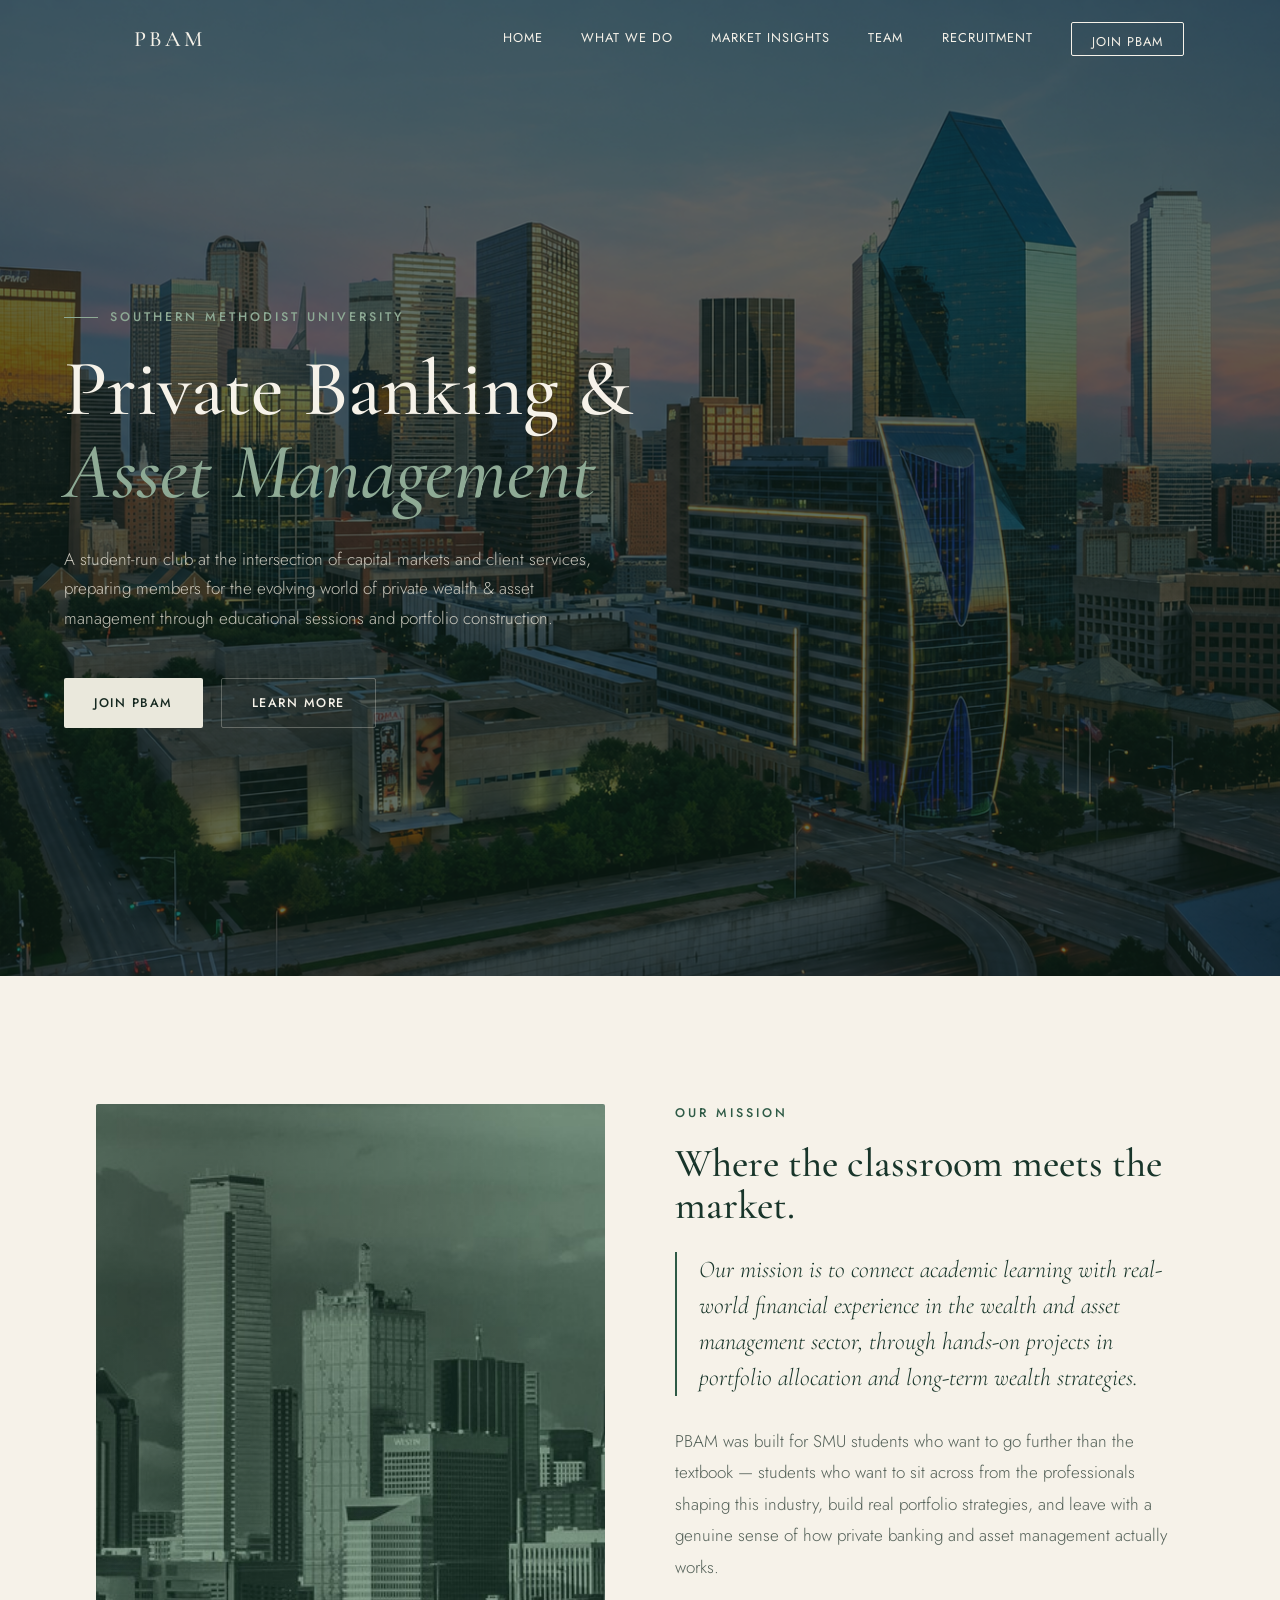
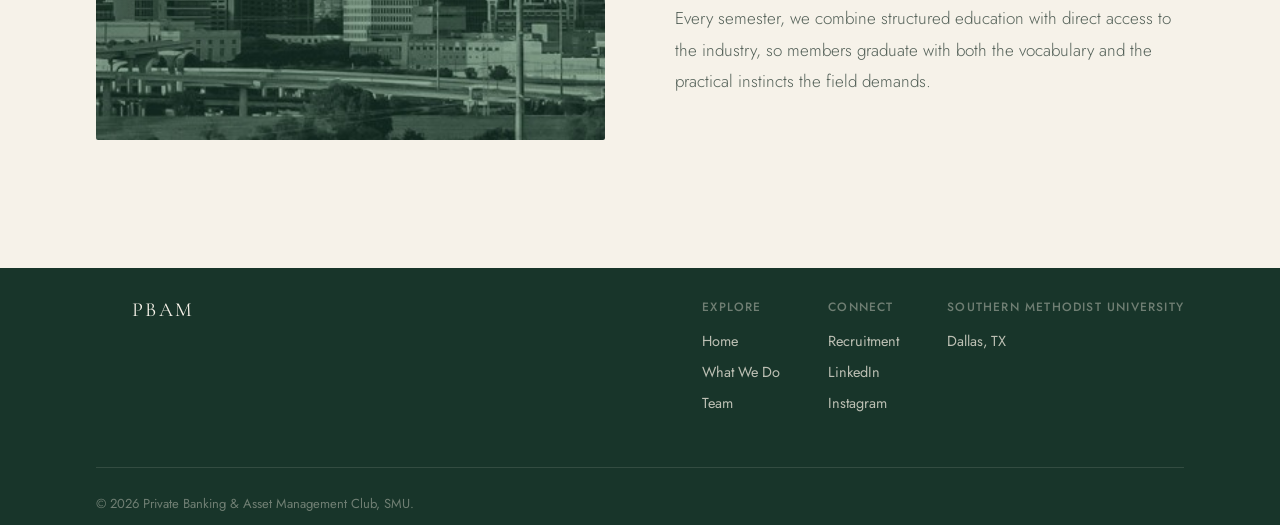
==== index.html @ cc9dd4e9 "What We Do Final Draft" ====
<!DOCTYPE html>
<html lang="en">
<head>
  <meta charset="UTF-8">
  <meta name="viewport" content="width=device-width, initial-scale=1.0">
  <title>PBAM — Private Banking & Asset Management | SMU</title>
  <meta name="description" content="Private Banking & Asset Management Club at Southern Methodist University. Connecting academic learning with real-world experience in wealth and asset management.">
  <link rel="icon" type="image/png" href="images/PBAM-Logo.png">
  <link rel="preconnect" href="https://fonts.googleapis.com">
  <link rel="preconnect" href="https://fonts.gstatic.com" crossorigin>
  <link href="https://fonts.googleapis.com/css2?family=Cormorant+Garamond:ital,wght@0,400;0,500;0,600;1,400&family=Jost:wght@300;400;500;600&display=swap" rel="stylesheet">
  <link rel="stylesheet" href="styles.css">

  <style>
    /* Force the new skyline background image on the hero section */
    .hero {
      position: relative !important;
      background-image: url('images/dallas-jpm skyline.png') !important;
      background-size: cover !important;
      background-position: center center !important;
      background-repeat: no-repeat !important;
      background-color: transparent !important;
      overflow: hidden;
    }

    /* Dark green semi-transparent overlay so text remains readable */
    .hero-overlay {
      position: absolute;
      top: 0;
      left: 0;
      width: 100%;
      height: 100%;
      background-color: rgba(15, 35, 25, 0.65);
      z-index: 1;
    }

    /* Keep text, icons, and buttons on top of the image */
    .hero-cols,
    .hero-inner,
    .hero-base {
      position: relative;
      z-index: 2;
    }

    /* Target strictly the hero "JOIN PBAM" button background box */
    .btn-primary,
    a.btn-primary {
      background-color: #EAE8DC !important;
      border-color: #EAE8DC !important;
      color: #152820 !important;
    }

    /* ==========================================================================
       RESPONSIVE DESIGN & MOBILE LAYOUT ADJUSTMENTS
       ========================================================================== */

    /* Fluid Typography & Container Constraints */
    html {
      font-size: 16px;
      -webkit-text-size-adjust: 100%;
    }

    img, svg, video {
      max-width: 100%;
      height: auto;
    }

    .wrap {
      width: 90%;
      max-width: 1200px;
      margin: 0 auto;
    }

    /* Ensure auto-scaling on mobile devices */
    @media (max-width: 768px) {
      .hero {
        background-position: center center !important;
        padding: 60px 20px;
      }
    }

    /* --- TABLETS & SMALL DESKTOPS (<= 1024px) --- */
    @media screen and (max-width: 1024px) {
      /* Navigation */
      .nav-links {
        gap: 20px;
      }
      .nav-links a {
        font-size: 0.85rem;
      }
      
      /* Hero Sections */
      .page-hero h1 {
        font-size: 2.8rem !important;
      }
      .page-hero p {
        font-size: 1rem;
        padding: 0 15px;
      }

      /* Grid Layouts */
      .insights-grid {
        grid-template-columns: repeat(2, 1fr);
        gap: 20px;
      }
    }

    /* --- TABLETS PORTRAIT & LARGE PHONES (<= 768px) --- */
    @media screen and (max-width: 768px) {
      /* Hero Styling */
      .page-hero {
        padding: 60px 0 40px 0 !important;
      }
      
      .page-hero h1 {
        font-size: 2.2rem !important;
      }

      /* Filter Bar & Dropdown Adjustments */
      .filter-wrapper {
        flex-direction: column;
        align-items: stretch;
        gap: 12px;
      }

      .filter-tabs {
        justify-content: flex-start;
        overflow-x: auto;
        white-space: nowrap;
        padding-bottom: 6px;
        -webkit-overflow-scrolling: touch;
      }

      .tab-btn {
        padding: 6px 14px;
        font-size: 0.78rem;
        flex-shrink: 0;
      }

      .subfilter-container {
        margin-left: 0;
        justify-content: space-between;
        width: 100%;
      }

      .subfilter-select {
        width: 60%;
      }

      /* Grid Adjustments */
      .insights-grid {
        grid-template-columns: 1fr;
      }

      /* Article Popup Modal */
      .modal-container {
        max-height: 90vh;
        margin: 10px;
      }

      .modal-header, 
      .modal-body {
        padding: 20px;
      }

      .modal-title {
        font-size: 1.4rem;
      }
    }

    /* --- MOBILE PHONES (<= 480px) --- */
    @media screen and (max-width: 480px) {
      .page-hero h1 {
        font-size: 1.8rem !important;
      }

      .subfilter-container {
        flex-direction: column;
        align-items: flex-start;
        gap: 6px;
      }

      .subfilter-select {
        width: 100%;
      }

      .insight-card {
        padding: 18px;
      }

      .insight-title {
        font-size: 1.25rem;
      }
    }
  </style>
</head>
<body>

<a href="#top" class="skip-link">Skip to content</a>

<!-- Reusable column mark (matches club logo) -->
<svg style="display:none">
  <symbol id="col-icon" viewBox="0 0 60 60">
    <line x1="8" y1="10" x2="52" y2="10"/>
    <line x1="11" y1="15" x2="49" y2="15"/>
    <line x1="14" y1="20" x2="17" y2="46"/>
    <line x1="24" y1="20" x2="24" y2="46"/>
    <line x1="30" y1="20" x2="30" y2="46"/>
    <line x1="36" y1="20" x2="36" y2="46"/>
    <line x1="46" y1="20" x2="43" y2="46"/>
    <line x1="9" y1="50" x2="51" y2="50"/>
  </symbol>
</svg>

<header id="siteHeader">
  <nav class="wrap">
    <a href="index.html" class="brand">
      <svg class="col-mark" viewBox="0 0 60 60"><use href="#col-icon"/></svg>
      <span class="brand-name">PBAM</span>
    </a>
    <button class="nav-toggle" id="navToggle" aria-label="Toggle menu">
      <span></span><span></span><span></span>
    </button>
    <div class="nav-links" id="navLinks">
      <a href="index.html">Home</a>
      <a href="what-we-do.html">What We Do</a>
      <a href="market-insights.html">Market Insights</a>
      <a href="team.html">Team</a>
      <a href="recruitment.html">Recruitment</a>
      <a href="recruitment.html" class="nav-cta">Join PBAM</a>
    </div>
  </nav>
</header>

<main id="top">

  <!-- HERO WITH SKYLINE BACKGROUND -->
  <section class="hero">
    <div class="hero-overlay"></div>
    <div class="hero-cols" aria-hidden="true">
      <svg viewBox="0 0 60 60"><use href="#col-icon"/></svg>
      <svg viewBox="0 0 60 60"><use href="#col-icon"/></svg>
      <svg viewBox="0 0 60 60"><use href="#col-icon"/></svg>
      <svg viewBox="0 0 60 60"><use href="#col-icon"/></svg>
      <svg viewBox="0 0 60 60"><use href="#col-icon"/></svg>
    </div>
    <div class="wrap hero-inner">
      <div class="eyebrow on-dark"><span class="rule"></span>Southern Methodist University</div>
      <h1>Private Banking &amp;<br><em>Asset Management</em></h1>
      <p class="hero-sub">A student-run club at the intersection of capital markets and client services, preparing members for the evolving world of private wealth & asset management through educational sessions and portfolio construction.</p>
      <div class="hero-actions">
        <a href="recruitment.html" class="btn btn-primary">Join PBAM</a>
        <a href="#about" class="btn btn-ghost">Learn More</a>
      </div>
    </div>
    <div class="hero-base"></div>
  </section>

  <!-- ABOUT -->
  <section class="about" id="about">
    <div class="wrap">
      <div class="about-grid">
        <div class="about-figure reveal">
          <svg class="col-mark" viewBox="0 0 60 60"><use href="#col-icon"/></svg>
        </div>
        <div class="about-copy reveal">
          <div class="eyebrow">Our Mission</div>
          <h2>Where the classroom meets the market.</h2>
          <p class="lede">Our mission is to connect academic learning with real-world financial experience in the wealth and asset management sector, through hands-on projects in portfolio allocation and long-term wealth strategies.</p>
          <p>PBAM was built for SMU students who want to go further than the textbook — students who want to sit across from the professionals shaping this industry, build real portfolio strategies, and leave with a genuine sense of how private banking and asset management actually works.</p>
          <p>Every semester, we combine structured education with direct access to the industry, so members graduate with both the vocabulary and the practical instincts the field demands.</p>
        </div>
      </div>
    </div>
  </section>

</main>

<footer>
  <div class="wrap">
    <div class="foot-top">
      <div class="foot-brand">
        <svg class="col-mark" viewBox="0 0 60 60"><use href="#col-icon"/></svg>
        <span class="foot-brand-name">PBAM</span>
      </div>
      <div class="foot-links">
        <div class="foot-col">
          <h4>Explore</h4>
          <a href="index.html">Home</a>
          <a href="what-we-do.html">What We Do</a>
          <a href="team.html">Team</a>
        </div>
        <div class="foot-col">
          <h4>Connect</h4>
          <a href="recruitment.html">Recruitment</a>
          <a href="#">LinkedIn</a>
          <a href="#">Instagram</a>
        </div>
        <div class="foot-col">
          <h4>Southern Methodist University</h4>
          <p>Dallas, TX</p>
        </div>
      </div>
    </div>
    <div class="foot-bottom">
      <span>&copy; 2026 Private Banking &amp; Asset Management Club, SMU.</span>
    </div>
  </div>
</footer>

<script src="script.js"></script>
</body>
</html>
---- styles.css ----
/* =========================================================
   PBAM — Private Banking & Asset Management Club, SMU
   Palette: Cream #F3EEE1 / Cream-2 #EAE3D2 / Sage #95AC91
            Forest #3E6B50 / Ink #152820 / Ink-2 #0F1E17
   ========================================================= */

:root{
  --cream:#F6F2E9;
  --cream-2:#EBEAE0;
  --sage:#8EAA95;
  --forest:#2E5A46;
  --ink:#18352A;
  --ink-2:#11261E;
  --line: rgba(21,40,32,0.16);
  --line-light: rgba(246,242,233,0.28);
  --serif: 'Cormorant Garamond', serif;
  --sans: 'Jost', sans-serif;
}

*{margin:0;padding:0;box-sizing:border-box;}
html{
  scroll-behavior:smooth;
  font-size: 100%;
}
body{
  background:var(--cream);
  color:var(--ink);
  font-family:var(--sans);
  font-weight:400;
  -webkit-font-smoothing:antialiased;
  overflow-x:hidden;
}

a{color:inherit;text-decoration:none;}
img, svg, video {
  max-width:100%;
  height:auto;
  display:block;
}

/* Fluid wrap padding */
.wrap{
  width: 90%;
  max-width:1300px;
  margin:0 auto;
  padding:0 clamp(16px, 4vw, 32px);
}

.eyebrow{
  font-family:var(--sans);
  font-size:clamp(11px, 1.2vw, 12.5px);
  letter-spacing:0.24em;
  text-transform:uppercase;
  font-weight:500;
  color:var(--forest);
}
.eyebrow.on-dark{color:var(--sage);}

h1,h2,h3{font-family:var(--serif);font-weight:500;line-height:1.05;}
:focus-visible{outline:2px solid var(--forest);outline-offset:3px;}

@media (prefers-reduced-motion: reduce){
  *{animation:none !important; transition:none !important;}
  html{scroll-behavior:auto;}
}

/* ---------- Skip link ---------- */
.skip-link{
  position:absolute;left:-999px;top:auto;
  background:var(--ink);color:var(--cream);
  padding:10px 18px;z-index:200;
}
.skip-link:focus{left:16px;top:16px;}

/* ---------- Column mark (shared motif, echoes the club logo) ---------- */
.col-mark{display:block;}
.col-mark path, .col-mark line{
  stroke:currentColor;
  stroke-width:2;
  fill:none;
  stroke-linecap:round;
}

/* ---------- Nav ---------- */
header{
  position:fixed;top:0;left:0;right:0;z-index:100;
  padding: clamp(14px, 2vw, 22px) 0;
  transition:background .4s ease, padding .4s ease, box-shadow .4s ease;
}
header.scrolled,
header.static-light{
  background:rgba(243,238,225,0.92);
  backdrop-filter:blur(10px);
  padding:14px 0;
  box-shadow:0 1px 0 var(--line);
}

header.static-light .brand,
header.static-light .nav-links a,
header.static-light .nav-cta{color:var(--ink);}
header.static-light .nav-cta{border-color:var(--ink);}
header.static-light .nav-cta:hover{background:var(--ink);color:var(--cream);}

nav{display:flex;align-items:center;justify-content:space-between;}
.brand{display:flex;align-items:center;gap:12px;color:var(--cream);transition:color .4s ease;}
header.scrolled .brand{color:var(--ink);}
.brand .col-mark{width:26px;height:26px;}
.brand-name{font-family:var(--serif);font-size:clamp(18px, 2.2vw, 22px);letter-spacing:0.14em;font-weight:500;}

.nav-links{display:flex;gap:clamp(16px, 3vw, 38px);align-items:center;}
.nav-links a{
  font-size:clamp(11px, 1vw, 13px);
  letter-spacing:0.08em;
  text-transform:uppercase;
  color:var(--cream);
  position:relative;
  padding-bottom:4px;
  transition:color .4s ease;
}
header.scrolled .nav-links a{color:var(--ink);}
.nav-links a::after{
  content:'';position:absolute;left:0;bottom:0;width:0;height:1px;
  background:currentColor;transition:width .3s ease;
}
.nav-links a:hover::after,
.nav-links a[aria-current="page"]::after{width:100%;}
.nav-links a[aria-current="page"]{color:var(--sage);}
header.scrolled .nav-links a[aria-current="page"],
header.static-light .nav-links a[aria-current="page"]{color:var(--forest);}

.nav-cta{
  border:1px solid var(--cream);padding:9px 20px;border-radius:2px;
  font-size:12px;letter-spacing:0.1em;text-transform:uppercase;
  color:var(--cream);transition:all .3s ease;
}
header.scrolled .nav-cta{border-color:var(--ink);color:var(--ink);}
.nav-cta:hover{background:var(--cream);color:var(--ink);}
header.scrolled .nav-cta:hover{background:var(--ink);color:var(--cream);}
.nav-toggle{display:none;}

/* ---------- Big hero (home page) ---------- */
.hero{
  position:relative;min-height:100vh;background:var(--ink);color:var(--cream);
  display:flex;align-items:center;overflow:hidden;
}
.hero-cols{position:absolute;inset:0;display:flex;justify-content:space-between;opacity:0.5;pointer-events:none;}
.hero-cols svg{height:100%;width:auto;color:var(--sage);opacity:0.14;}
.hero-inner{
  position:relative;z-index:2;
  padding: clamp(120px, 18vw, 180px) 0 clamp(60px, 10vw, 120px);
}
.hero .eyebrow{margin-bottom:22px;display:flex;align-items:center;gap:12px;}
.hero .eyebrow .rule{width:34px;height:1px;background:var(--sage);display:inline-block;}
.hero h1{font-size:clamp(32px, 6.2vw, 84px);max-width:920px;color:var(--cream);}
.hero h1 em{font-style:italic;color:var(--sage);}
.hero-sub{max-width:560px;margin-top:30px;font-size:clamp(15px, 1.5vw, 17px);line-height:1.75;color:rgba(243,238,225,0.78);font-weight:300;}
.hero-actions{display:flex;gap:18px;margin-top:44px;flex-wrap:wrap;}
.hero-base{position:absolute;bottom:0;left:0;right:0;height:1px;background:linear-gradient(90deg, transparent, var(--line-light), transparent);}

/* ---------- Small hero (inner pages) ---------- */
.page-hero{background:var(--ink);color:var(--cream);position:relative;overflow:hidden;}
.page-hero-inner{position:relative;z-index:2;padding:clamp(120px, 15vw, 168px) 0 clamp(40px, 6vw, 64px);}
.page-hero .eyebrow{margin-bottom:16px;display:flex;align-items:center;gap:12px;}
.page-hero .eyebrow .rule{width:34px;height:1px;background:var(--sage);display:inline-block;}
.page-hero h1{font-size:clamp(28px, 5vw, 58px);color:var(--cream);max-width:20ch;}
.page-hero p{max-width:56ch;margin-top:18px;font-size:clamp(14px, 1.4vw, 16px);line-height:1.75;color:rgba(243,238,225,0.72);font-weight:300;}
.page-hero .col-mark{position:absolute;right:-40px;top:50%;transform:translateY(-50%);width:280px;height:280px;color:var(--sage);opacity:0.08;pointer-events:none;}

/* ---------- Buttons ---------- */
.btn{
  display:inline-flex;align-items:center;gap:10px;padding:15px 30px;
  font-size:12.5px;letter-spacing:0.12em;text-transform:uppercase;
  border-radius:2px;transition:all .3s ease;font-weight:500;
}
.btn-primary{background:var(--sage);color:var(--ink-2);}
.btn-primary:hover{background:var(--cream);}
.btn-ghost{border:1px solid var(--line-light);color:var(--cream);}
.btn-ghost:hover{background:rgba(243,238,225,0.08);border-color:rgba(243,238,225,0.5);}
.btn-outline-dark{border:1px solid var(--ink);color:var(--ink);}
.btn-outline-dark:hover{background:var(--ink);color:var(--cream);}

/* ---------- Section scaffolding ---------- */
section{padding:clamp(60px, 10vw, 130px) 0;position:relative;}
section.tight{padding:clamp(40px, 7vw, 90px) 0;}
section.flush-top{padding-top:56px;}
.section-head{max-width:640px;margin-bottom:clamp(32px, 5vw, 64px);}
.section-head .eyebrow{margin-bottom:18px;}
.section-head h2{font-size:clamp(26px, 4vw, 48px);}
.section-head p{margin-top:20px;font-size:clamp(14px, 1.4vw, 16px);line-height:1.75;color:rgba(21,40,32,0.68);font-weight:300;}
.section-head.centered{margin-left:auto;margin-right:auto;text-align:center;}

/* ---------- About / overview ---------- */
.about{background:var(--cream);}
.about-grid{
  display:grid;
  grid-template-columns: repeat(auto-fit, minmax(280px, 1fr));
  gap:clamp(32px, 6vw, 70px);
  align-items:start;
}
.about-figure{
  position:relative;background:var(--forest) url("images/dallas-skyline.jpg") center/cover no-repeat;aspect-ratio:4/5;border-radius:2px;
  display:flex;align-items:center;justify-content:center;overflow:hidden;
}
.about-figure .col-mark{width:44%;color:var(--cream);opacity:0.9;}
.about-figure::after{
  content:'';position:absolute;inset:0;
  background:radial-gradient(120% 120% at 20% 15%, rgba(0,0,0,0.28), transparent 60%);
}
.about-copy .eyebrow{margin-bottom:20px;}
.about-copy h2{font-size:clamp(24px, 3.4vw, 40px);margin-bottom:26px;}
.about-copy p{font-size:clamp(15px, 1.5vw, 17px);line-height:1.85;color:rgba(21,40,32,0.72);font-weight:300;margin-bottom:20px;}
.about-copy p.lede{
  font-family:var(--serif);font-size:clamp(18px, 2vw, 24px);font-style:italic;color:var(--ink);line-height:1.5;
  border-left:2px solid var(--forest);padding-left:22px;margin-bottom:30px;
}

/* ---------- Stat strip ---------- */
.stats{
  display:flex;flex-wrap:wrap;gap:clamp(20px, 4vw, 40px);
  border-top:1px solid var(--line-light);border-bottom:1px solid var(--line-light);
  padding:36px 0;
}
.stat{flex:1 1 140px;}
.stat .value{font-family:var(--serif);font-size:clamp(1.8rem, 3vw, 2.2rem);color:var(--cream);display:block;}
.stat .label{font-size:0.76rem;letter-spacing:0.1em;text-transform:uppercase;color:var(--sage);}

/* ---------- What we do / practice grid ---------- */
.practice{background:var(--ink);color:var(--cream);}
.practice .section-head p{color:rgba(243,238,225,0.68);}
.practice-grid{
  display:grid;
  grid-template-columns: repeat(auto-fit, minmax(260px, 1fr));
  gap:1px;
  background:var(--line-light);border:1px solid var(--line-light);
}
.practice-card{background:var(--ink);padding:clamp(28px, 4vw, 48px) clamp(20px, 3vw, 38px);transition:background .35s ease;}
.practice-card:hover{background:var(--ink-2);}
.practice-card .col-mark{width:30px;height:30px;color:var(--sage);margin-bottom:26px;}
.practice-card h3{font-size:clamp(18px, 2vw, 23px);margin-bottom:14px;color:var(--cream);}
.practice-card p{font-size:15px;line-height:1.75;color:rgba(243,238,225,0.62);font-weight:300;}

/* ---------- Extra offerings ---------- */
.more-list{
  display:grid;
  grid-template-columns: repeat(auto-fit, minmax(280px, 1fr));
  gap:1px;
  background:var(--line);border:1px solid var(--line);margin-top:1px;
}
.more-item{background:var(--cream);padding:26px 32px;display:flex;align-items:center;gap:16px;}
.more-item .col-mark{width:20px;height:20px;color:var(--forest);flex:none;}
.more-item span{font-size:15px;color:rgba(21,40,32,0.78);}

/* ---------- Team ---------- */
.team{background:var(--cream-2);}
.team-grid{
  display:grid;
  grid-template-columns: repeat(auto-fill, minmax(200px, 1fr));
  gap:clamp(20px, 3vw, 36px) clamp(16px, 2.5vw, 28px);
}
.team-card{text-align:left;}
.team-photo{
  aspect-ratio:3/3.6;background:var(--forest);border-radius:2px;
  position:relative;overflow:hidden;margin-bottom:18px;
}
.team-photo .col-mark{position:absolute;width:38%;top:50%;left:50%;transform:translate(-50%,-50%);color:rgba(243,238,225,0.5);}
.team-name{font-family:var(--serif);font-size:clamp(17px, 1.8vw, 20px);font-weight:600;}
.team-role{font-size:12px;letter-spacing:0.06em;text-transform:uppercase;color:var(--forest);margin-top:6px;}
.team-note{
  margin-top:56px;padding:26px 30px;border:1px dashed var(--line);border-radius:2px;
  font-size:14px;color:rgba(21,40,32,0.62);line-height:1.7;max-width:640px;
}
.analysts .team-photo{background:var(--sage);}
.analysts .team-photo .col-mark{color:rgba(21,40,32,0.35);}

/* ---------- Dallas skyline (home) ---------- */
.skyline-placeholder{
  border:1px dashed var(--line);border-radius:2px;
  aspect-ratio:21/8;
  display:flex;flex-direction:column;align-items:center;justify-content:center;
  text-align:center;background:var(--cream-2);gap:10px;padding:32px;
}
.skyline-placeholder .col-mark{width:30px;height:30px;color:var(--forest);opacity:0.6;margin-bottom:4px;}
.skyline-placeholder p{max-width:44ch;color:rgba(21,40,32,0.6);font-size:15px;font-weight:300;}
.skyline-photo{aspect-ratio:21/8;border-radius:2px;overflow:hidden;}
.skyline-photo img{width:100%;height:100%;object-fit:cover;}

/* ---------- Placeholder panel (recruitment) ---------- */
.placeholder-panel{
  border:1px dashed var(--line);border-radius:2px;
  padding:clamp(32px, 6vw, 70px) clamp(20px, 4vw, 40px);text-align:center;max-width:680px;margin:0 auto;
  background:var(--cream);
}
.placeholder-panel .col-mark{width:36px;height:36px;color:var(--forest);margin:0 auto 24px;opacity:0.7;}
.placeholder-panel h2{margin-bottom:14px;}
.placeholder-panel p{color:rgba(21,40,32,0.66);font-size:16px;line-height:1.75;font-weight:300;}

/* ---------- Footer ---------- */
footer{background:#18352A;color:rgba(243,238,225,0.7);padding:30px 0 12px;}
.foot-top{
  display:flex;justify-content:space-between;align-items:flex-start;
  padding-bottom:44px;border-bottom:1px solid rgba(243,238,225,0.12);
  flex-wrap:wrap;gap:32px;
}
.foot-brand{display:flex;align-items:center;gap:12px;color:var(--cream);}
.foot-brand .col-mark{width:24px;height:24px;}
.foot-brand-name{font-family:var(--serif);font-size:20px;letter-spacing:0.12em;}
.foot-links{display:flex;gap:clamp(24px, 4vw, 48px);flex-wrap:wrap;}
.foot-col h4{font-size:12px;letter-spacing:0.1em;text-transform:uppercase;color:rgba(243,238,225,0.4);margin-bottom:14px;font-weight:500;}
.foot-col a, .foot-col p{display:block;font-size:14.5px;margin-bottom:10px;color:rgba(243,238,225,0.75);}
.foot-col a:hover{color:var(--sage);}
.foot-bottom{
  display:flex;justify-content:space-between;align-items:center;
  padding-top:26px;font-size:13px;color:rgba(243,238,225,0.4);flex-wrap:wrap;gap:12px;
}

/* ---------- Reveal on scroll ---------- */
.reveal{opacity:0;transform:translateY(22px);transition:opacity .8s ease, transform .8s ease;}
.reveal.in{opacity:1;transform:translateY(0);}

/* ---------- Mobile Drawer Navigation ---------- */
@media (max-width:768px){
  .nav-links{
    position:fixed;top:0;right:0;height:100vh;width:78%;max-width:320px;
    background:var(--ink);flex-direction:column;justify-content:center;
    align-items:flex-start;gap:28px;padding:0 40px;
    transform:translateX(100%);transition:transform .4s ease;
  }
  .nav-links.open{transform:translateX(0);}
  .nav-links a{color:var(--cream);font-size:14px;}
  .nav-links a[aria-current="page"]{color:var(--sage);}
  .nav-cta{display:none;}
  .nav-toggle{display:flex;flex-direction:column;gap:5px;background:none;border:none;cursor:pointer;z-index:110;padding:8px;}
  .nav-toggle span{width:22px;height:1.5px;background:var(--cream);transition:all .3s ease;}
  header.scrolled .nav-toggle span,
  header.static-light .nav-toggle span{background:var(--ink);}
  header.nav-open .nav-toggle span{background:var(--cream) !important;}
  .page-hero .col-mark{display:none;}
}
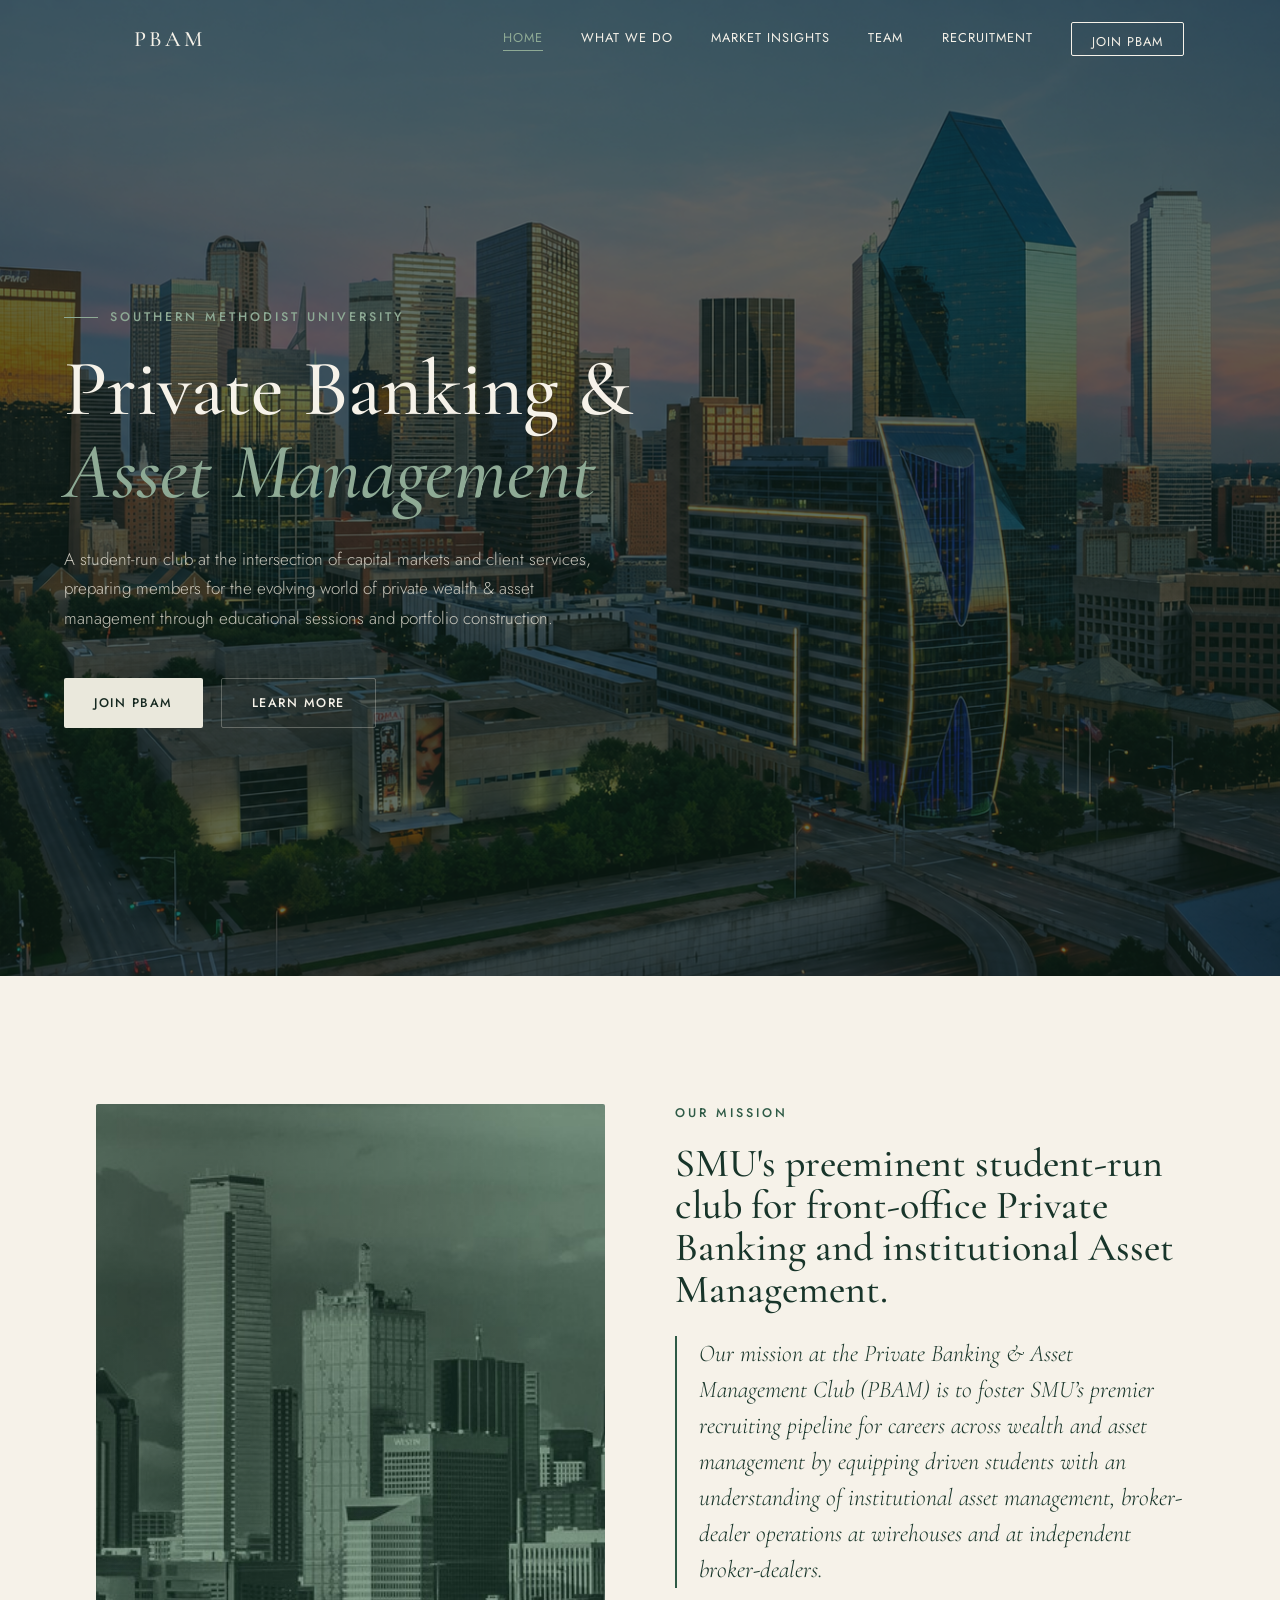
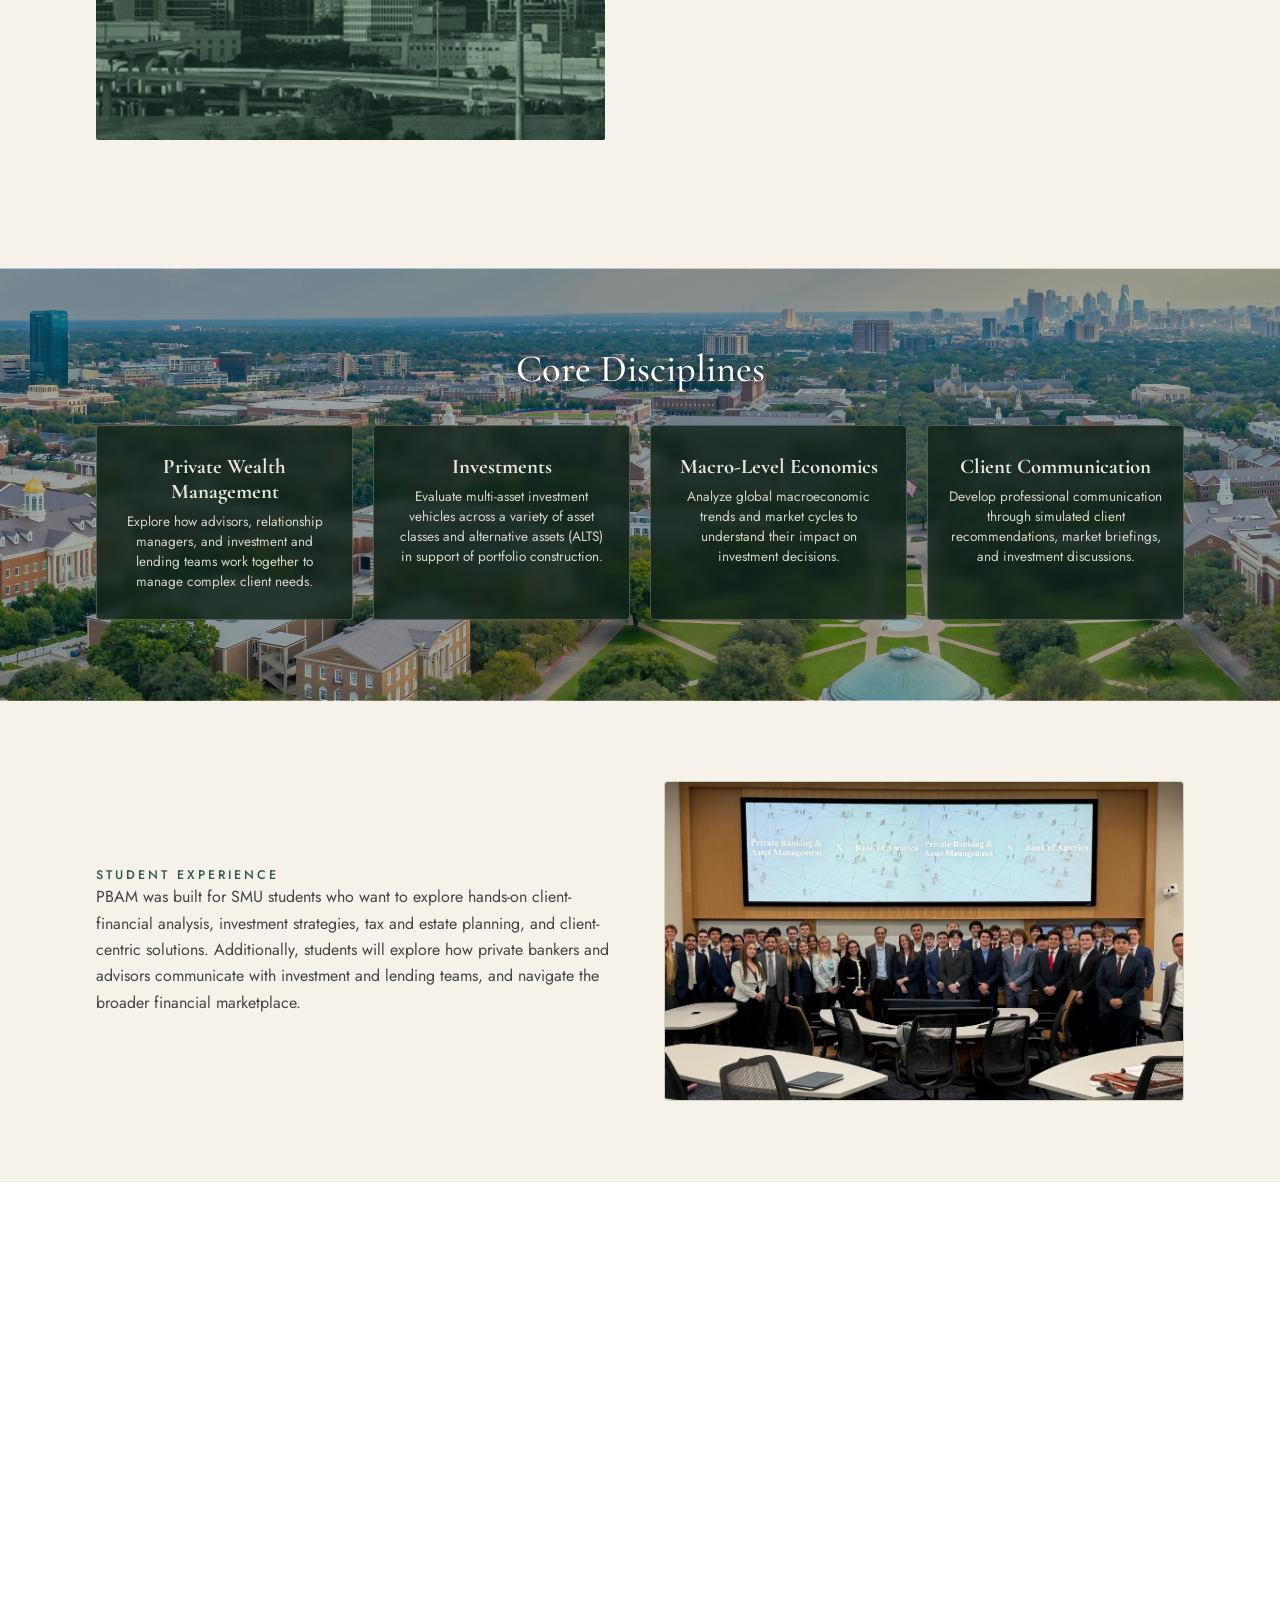
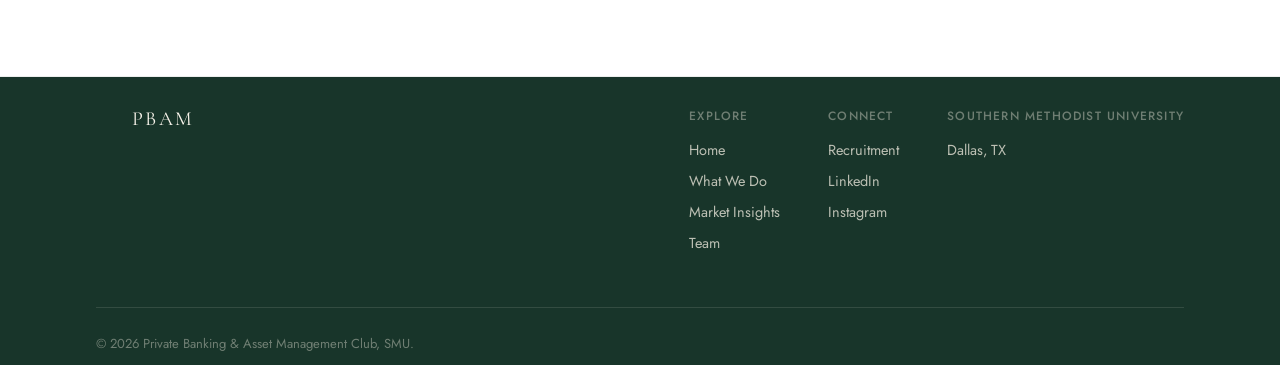
==== commit c0d14450: "Third Final Draft" ====
--- a/index.html
+++ b/index.html
@@ -12,7 +12,7 @@
   <link rel="stylesheet" href="styles.css">
 
   <style>
-    /* Force the new skyline background image on the hero section */
+    /* Force skyline background image on hero section */
     .hero {
       position: relative !important;
       background-image: url('images/dallas-jpm skyline.png') !important;
@@ -23,7 +23,7 @@
       overflow: hidden;
     }
 
-    /* Dark green semi-transparent overlay so text remains readable */
+    /* Dark green semi-transparent overlay so text remains readable in hero */
     .hero-overlay {
       position: absolute;
       top: 0;
@@ -34,7 +34,7 @@
       z-index: 1;
     }
 
-    /* Keep text, icons, and buttons on top of the image */
+    /* Keep text, icons, and buttons on top of image */
     .hero-cols,
     .hero-inner,
     .hero-base {
@@ -51,146 +51,251 @@
     }
 
     /* ==========================================================================
-       RESPONSIVE DESIGN & MOBILE LAYOUT ADJUSTMENTS
+       INDUSTRY FOCUS / NETWORK STRIP (SUBTLE OVERLAY)
        ========================================================================== */
-
-    /* Fluid Typography & Container Constraints */
-    html {
-      font-size: 16px;
-      -webkit-text-size-adjust: 100%;
-    }
-
-    img, svg, video {
-      max-width: 100%;
-      height: auto;
-    }
-
-    .wrap {
-      width: 90%;
-      max-width: 1200px;
-      margin: 0 auto;
-    }
-
-    /* Ensure auto-scaling on mobile devices */
-    @media (max-width: 768px) {
-      .hero {
-        background-position: center center !important;
-        padding: 60px 20px;
-      }
-    }
-
-    /* --- TABLETS & SMALL DESKTOPS (<= 1024px) --- */
+    .network-strip {
+      position: relative !important;
+      background-image: url('images/SMU-Dallas.jpg') !important;
+      background-size: cover !important;
+      background-position: center center !important;
+      background-repeat: no-repeat !important;
+      padding: 80px 0;
+      overflow: hidden;
+      border-top: 1px solid rgba(234, 232, 220, 0.15);
+      border-bottom: 1px solid rgba(234, 232, 220, 0.15);
+    }
+
+    /* Subtle overlay for contrast */
+    .network-overlay {
+      position: absolute;
+      top: 0;
+      left: 0;
+      width: 100%;
+      height: 100%;
+      background-color: rgba(15, 35, 25, 0.35);
+      z-index: 1;
+    }
+
+    .network-inner {
+      position: relative;
+      z-index: 2;
+    }
+
+    .network-header {
+      text-align: center;
+      margin-bottom: 36px;
+    }
+
+    .network-header h2 {
+      font-family: 'Cormorant Garamond', serif;
+      font-size: 2.4rem;
+      font-weight: 500;
+      color: #ffffff;
+      text-shadow: 0 2px 8px rgba(0, 0, 0, 0.75);
+    }
+
+    .sector-grid {
+      display: grid;
+      grid-template-columns: repeat(4, 1fr);
+      gap: 20px;
+      text-align: center;
+    }
+
+    /* Sector cards design */
+    .sector-card {
+      background: rgba(15, 35, 25, 0.82);
+      backdrop-filter: blur(4px);
+      border: 1px solid rgba(234, 232, 220, 0.25);
+      padding: 28px 20px;
+      border-radius: 4px;
+      transition: transform 0.3s ease, border-color 0.3s ease;
+    }
+
+    .sector-card:hover {
+      transform: translateY(-3px);
+      border-color: rgba(234, 232, 220, 0.5);
+    }
+
+    .sector-card h4 {
+      font-family: 'Cormorant Garamond', serif;
+      font-size: 1.3rem;
+      color: #EAE8DC;
+      margin-bottom: 8px;
+    }
+
+    .sector-card p {
+      font-family: 'Jost', sans-serif;
+      font-size: 0.85rem;
+      color: rgba(234, 232, 220, 0.9);
+      line-height: 1.45;
+    }
+
+    /* ==========================================================================
+       LEADERSHIP & NETWORK SPOTLIGHT (2-COLUMN WITH IMAGE)
+       ========================================================================== */
+    .leadership-spotlight {
+      padding: 80px 0;
+      background-color: #F6F2E9;
+    }
+
+    .spotlight-grid {
+      display: grid;
+      grid-template-columns: 1fr 1fr;
+      gap: 48px;
+      align-items: center;
+    }
+
+    .spotlight-text h2 {
+      font-family: 'Cormorant Garamond', serif;
+      font-size: 2.4rem;
+      font-weight: 500;
+      color: #152820;
+      margin-bottom: 16px;
+    }
+
+    .spotlight-text p {
+      font-family: 'Jost', sans-serif;
+      font-size: 1rem;
+      color: #444444;
+      line-height: 1.65;
+    }
+
+    .spotlight-media {
+      width: 100%;
+      height: 100%;
+      min-height: 320px;
+      display: flex;
+      align-items: center;
+      justify-content: center;
+      background-color: rgba(21, 40, 32, 0.05);
+      border-radius: 4px;
+      overflow: hidden;
+      border: 1px solid rgba(21, 40, 32, 0.12);
+    }
+
+    .spotlight-media img {
+      width: 100%;
+      height: 100%;
+      object-fit: cover;
+      display: block;
+    }
+
+    /* ==========================================================================
+       MARKET INSIGHTS CAROUSEL SECTION (WHITE BG / BEIGE CARD)
+       ========================================================================== */
+    .insights-preview-section {
+      background-color: #ffffff !important;
+      padding: 80px 0;
+      border-top: 1px solid rgba(21, 40, 32, 0.08);
+      border-bottom: 1px solid rgba(21, 40, 32, 0.08);
+    }
+
+    .insights-preview-section .wrap {
+      position: relative;
+      z-index: 2;
+    }
+
+    .insights-preview-section .section-head h2 {
+      font-family: 'Cormorant Garamond', serif;
+      font-size: 2.4rem;
+      font-weight: 500;
+      color: #152820;
+    }
+
+    .carousel-wrapper {
+      position: relative;
+      max-width: 1000px;
+      margin: 30px auto 0 auto;
+      display: flex;
+      align-items: center;
+      gap: 16px;
+    }
+
+    .preview-card {
+      background: #F6F2E9;
+      border: 1px solid rgba(21, 40, 32, 0.12);
+      border-radius: 4px;
+      padding: 40px;
+      width: 100%;
+      display: flex;
+      justify-content: space-between;
+      align-items: center;
+      gap: 30px;
+      min-height: 180px;
+      box-shadow: 0 4px 15px rgba(0, 0, 0, 0.05);
+      transition: opacity 0.25s ease, transform 0.25s ease;
+    }
+
+    .preview-card.fade-out {
+      opacity: 0;
+      transform: translateY(4px);
+    }
+
+    .preview-content h3 {
+      font-family: 'Cormorant Garamond', serif;
+      font-size: 1.8rem;
+      color: #152820;
+      margin-bottom: 8px;
+    }
+
+    .preview-content p {
+      font-family: 'Jost', sans-serif;
+      font-size: 0.95rem;
+      color: #444444;
+      line-height: 1.6;
+    }
+
+    .preview-tag {
+      display: inline-block;
+      font-family: 'Jost', sans-serif;
+      font-size: 0.75rem;
+      text-transform: uppercase;
+      letter-spacing: 0.08em;
+      color: #2E5A46;
+      font-weight: 600;
+      margin-bottom: 8px;
+    }
+
+    .carousel-btn {
+      background: #ffffff;
+      border: 1px solid rgba(21, 40, 32, 0.2);
+      color: #152820;
+      width: 46px;
+      height: 46px;
+      border-radius: 50%;
+      display: flex;
+      align-items: center;
+      justify-content: center;
+      cursor: pointer;
+      font-size: 1.2rem;
+      flex-shrink: 0;
+      box-shadow: 0 2px 8px rgba(0, 0, 0, 0.08);
+      transition: background-color 0.2s ease, border-color 0.2s ease, transform 0.2s ease;
+    }
+
+    .carousel-btn:hover {
+      background-color: #152820;
+      color: #EAE8DC;
+      border-color: #152820;
+      transform: scale(1.05);
+    }
+
+    /* Responsive */
+    html { font-size: 16px; -webkit-text-size-adjust: 100%; }
+    img, svg, video { max-width: 100%; height: auto; }
+    .wrap { width: 90%; max-width: 1200px; margin: 0 auto; }
+
     @media screen and (max-width: 1024px) {
-      /* Navigation */
-      .nav-links {
-        gap: 20px;
-      }
-      .nav-links a {
-        font-size: 0.85rem;
-      }
-      
-      /* Hero Sections */
-      .page-hero h1 {
-        font-size: 2.8rem !important;
-      }
-      .page-hero p {
-        font-size: 1rem;
-        padding: 0 15px;
-      }
-
-      /* Grid Layouts */
-      .insights-grid {
-        grid-template-columns: repeat(2, 1fr);
-        gap: 20px;
-      }
-    }
-
-    /* --- TABLETS PORTRAIT & LARGE PHONES (<= 768px) --- */
+      .sector-grid { grid-template-columns: repeat(2, 1fr); }
+    }
+
     @media screen and (max-width: 768px) {
-      /* Hero Styling */
-      .page-hero {
-        padding: 60px 0 40px 0 !important;
-      }
-      
-      .page-hero h1 {
-        font-size: 2.2rem !important;
-      }
-
-      /* Filter Bar & Dropdown Adjustments */
-      .filter-wrapper {
-        flex-direction: column;
-        align-items: stretch;
-        gap: 12px;
-      }
-
-      .filter-tabs {
-        justify-content: flex-start;
-        overflow-x: auto;
-        white-space: nowrap;
-        padding-bottom: 6px;
-        -webkit-overflow-scrolling: touch;
-      }
-
-      .tab-btn {
-        padding: 6px 14px;
-        font-size: 0.78rem;
-        flex-shrink: 0;
-      }
-
-      .subfilter-container {
-        margin-left: 0;
-        justify-content: space-between;
-        width: 100%;
-      }
-
-      .subfilter-select {
-        width: 60%;
-      }
-
-      /* Grid Adjustments */
-      .insights-grid {
-        grid-template-columns: 1fr;
-      }
-
-      /* Article Popup Modal */
-      .modal-container {
-        max-height: 90vh;
-        margin: 10px;
-      }
-
-      .modal-header, 
-      .modal-body {
-        padding: 20px;
-      }
-
-      .modal-title {
-        font-size: 1.4rem;
-      }
-    }
-
-    /* --- MOBILE PHONES (<= 480px) --- */
-    @media screen and (max-width: 480px) {
-      .page-hero h1 {
-        font-size: 1.8rem !important;
-      }
-
-      .subfilter-container {
-        flex-direction: column;
-        align-items: flex-start;
-        gap: 6px;
-      }
-
-      .subfilter-select {
-        width: 100%;
-      }
-
-      .insight-card {
-        padding: 18px;
-      }
-
-      .insight-title {
-        font-size: 1.25rem;
-      }
+      .hero { background-position: center center !important; padding: 60px 20px; }
+      .sector-grid { grid-template-columns: 1fr; }
+      .spotlight-grid { grid-template-columns: 1fr; gap: 32px; }
+      .carousel-wrapper { flex-direction: column; }
+      .preview-card { flex-direction: column; align-items: flex-start; padding: 28px; }
+      .carousel-btn { width: 40px; height: 40px; }
     }
   </style>
 </head>
@@ -222,7 +327,7 @@
       <span></span><span></span><span></span>
     </button>
     <div class="nav-links" id="navLinks">
-      <a href="index.html">Home</a>
+      <a href="index.html" aria-current="page">Home</a>
       <a href="what-we-do.html">What We Do</a>
       <a href="market-insights.html">Market Insights</a>
       <a href="team.html">Team</a>
@@ -256,7 +361,7 @@
     <div class="hero-base"></div>
   </section>
 
-  <!-- ABOUT -->
+  <!-- ABOUT / MISSION -->
   <section class="about" id="about">
     <div class="wrap">
       <div class="about-grid">
@@ -265,11 +370,78 @@
         </div>
         <div class="about-copy reveal">
           <div class="eyebrow">Our Mission</div>
-          <h2>Where the classroom meets the market.</h2>
-          <p class="lede">Our mission is to connect academic learning with real-world financial experience in the wealth and asset management sector, through hands-on projects in portfolio allocation and long-term wealth strategies.</p>
-          <p>PBAM was built for SMU students who want to go further than the textbook — students who want to sit across from the professionals shaping this industry, build real portfolio strategies, and leave with a genuine sense of how private banking and asset management actually works.</p>
-          <p>Every semester, we combine structured education with direct access to the industry, so members graduate with both the vocabulary and the practical instincts the field demands.</p>
-        </div>
+          <h2>SMU's preeminent student-run club for front-office Private Banking and institutional Asset Management.</h2>
+          <p class="lede">Our mission at the Private Banking & Asset Management Club (PBAM) is to foster SMU’s premier recruiting pipeline for careers across wealth and asset management by equipping driven students with an understanding of institutional asset management, broker-dealer operations at wirehouses and at independent broker-dealers.</p>
+        </div>
+      </div>
+    </div>
+  </section>
+
+  <!-- CORE PRACTICE AREAS STRIP -->
+  <section class="network-strip">
+    <div class="network-overlay"></div>
+    <div class="wrap network-inner">
+      <div class="network-header reveal">
+        <h2>Core Disciplines</h2>
+      </div>
+      <div class="sector-grid reveal">
+        <div class="sector-card">
+          <h4>Private Wealth Management</h4>
+          <p>Explore how advisors, relationship managers, and investment and lending teams work together to manage complex client needs.</p>
+        </div>
+        <div class="sector-card">
+          <h4>Investments</h4>
+          <p>Evaluate multi-asset investment vehicles across a variety of asset classes and alternative assets (ALTS) in support of portfolio construction.</p>
+        </div>
+        <div class="sector-card">
+          <h4>Macro-Level Economics</h4>
+          <p>Analyze global macroeconomic trends and market cycles to understand their impact on investment decisions.</p>
+        </div>
+        <div class="sector-card">
+          <h4>Client Communication</h4>
+          <p>Develop professional communication through simulated client recommendations, market briefings, and investment discussions.</p>
+        </div>
+      </div>
+    </div>
+  </section>
+
+  <!-- LEADERSHIP & NETWORK SPOTLIGHT (2 COLUMNS: TEXT LEFT, IMAGE RIGHT) -->
+  <section class="leadership-spotlight">
+    <div class="wrap">
+      <div class="spotlight-grid reveal">
+        <div class="spotlight-text">
+          <div class="eyebrow">Student Experience</div>
+          <p>PBAM was built for SMU students who want to explore hands-on client-financial analysis, investment strategies, tax and estate planning, and client-centric solutions. Additionally, students will explore how private bankers and advisors communicate with investment and lending teams, and navigate the broader financial marketplace.</p>
+        </div>
+        <div class="spotlight-media">
+          <img src="images/BofA.png" alt="Detailed feature view" class="feature-img">
+        </div>
+      </div>
+    </div>
+  </section>
+
+  <!-- LATEST MARKET INSIGHTS PREVIEW (INFINITE LOOP CAROUSEL) -->
+  <section class="insights-preview-section">
+    <div class="wrap">
+      <div class="section-head centered reveal">
+        <h2>Latest Market Commentary</h2>
+      </div>
+
+      <div class="carousel-wrapper reveal">
+        <button class="carousel-btn" id="prevArticleBtn" aria-label="Previous article">&#x2190;</button>
+
+        <div class="preview-card" id="insightsCard">
+          <div class="preview-content">
+            <span class="preview-tag" id="articleTag">Macroeconomics &amp; Allocation</span>
+            <h3 id="articleTitle">Navigating Interest Rate Transitions in Wealth Portfolios</h3>
+            <p id="articleDesc">A look at how modern asset managers adjust multi-asset allocations and fixed-income durations amidst shifting yield curves.</p>
+          </div>
+          <div>
+            <a href="market-insights.html" class="btn btn-ghost" style="color: #152820; border-color: #152820; white-space: nowrap;">View Market Insights</a>
+          </div>
+        </div>
+
+        <button class="carousel-btn" id="nextArticleBtn" aria-label="Next article">&#x2192;</button>
       </div>
     </div>
   </section>
@@ -288,13 +460,14 @@
           <h4>Explore</h4>
           <a href="index.html">Home</a>
           <a href="what-we-do.html">What We Do</a>
+          <a href="market-insights.html">Market Insights</a>
           <a href="team.html">Team</a>
         </div>
         <div class="foot-col">
           <h4>Connect</h4>
           <a href="recruitment.html">Recruitment</a>
-          <a href="#">LinkedIn</a>
-          <a href="#">Instagram</a>
+          <a href="#" target="_blank" rel="noopener noreferrer">LinkedIn</a>
+          <a href="#" target="_blank" rel="noopener noreferrer">Instagram</a>
         </div>
         <div class="foot-col">
           <h4>Southern Methodist University</h4>
@@ -309,5 +482,72 @@
 </footer>
 
 <script src="script.js"></script>
+<script>
+  // Article Feed Data
+  const articles = [
+    {
+      tag: "Macroeconomics & Allocation",
+      title: "Navigating Interest Rate Transitions in Wealth Portfolios",
+      desc: "A look at how modern asset managers adjust multi-asset allocations and fixed-income durations amidst shifting yield curves."
+    },
+    {
+      tag: "Private Banking & Credit",
+      title: "Structured Lending in High-Net-Worth Wealth Strategies",
+      desc: "Examining how liquidity and securities-backed credit facilities enable wealth clients to maintain market exposure while meeting cash needs."
+    },
+    {
+      tag: "Asset Management & Vehicle Structure",
+      title: "The Shift Toward Active ETFs & Liquid Alternatives",
+      desc: "Analyzing how wealth managers incorporate specialized alternative vehicles to manage downside risk and improve risk-adjusted yields."
+    },
+    {
+      tag: "Private Markets & Alternatives",
+      title: "Private Credit Expansion in Institutional Portfolios",
+      desc: "Exploring the growth of direct lending and private credit vehicles as core yield generators in diversified family office portfolios."
+    },
+    {
+      tag: "Wealth Advisory Strategy",
+      title: "Multigenerational Estate & Capital Transfer Frameworks",
+      desc: "How relationship teams coordinate trust structures, estate strategies, and family governance to preserve long-term client capital."
+    }
+  ];
+
+  // Randomize array on initial load (Fisher-Yates Shuffle)
+  for (let i = articles.length - 1; i > 0; i--) {
+    const j = Math.floor(Math.random() * (i + 1));
+    [articles[i], articles[j]] = [articles[j], articles[i]];
+  }
+
+  let currentIndex = 0;
+
+  const card = document.getElementById("insightsCard");
+  const tagEl = document.getElementById("articleTag");
+  const titleEl = document.getElementById("articleTitle");
+  const descEl = document.getElementById("articleDesc");
+
+  function updateArticle(index) {
+    card.classList.add("fade-out");
+    setTimeout(() => {
+      tagEl.textContent = articles[index].tag;
+      titleEl.textContent = articles[index].title;
+      descEl.textContent = articles[index].desc;
+      card.classList.remove("fade-out");
+    }, 200);
+  }
+
+  // Infinite loop navigation
+  document.getElementById("nextArticleBtn").addEventListener("click", () => {
+    currentIndex = (currentIndex + 1) % articles.length;
+    updateArticle(currentIndex);
+  });
+
+  document.getElementById("prevArticleBtn").addEventListener("click", () => {
+    currentIndex = (currentIndex - 1 + articles.length) % articles.length;
+    updateArticle(currentIndex);
+  });
+
+  // Initialize first random article
+  updateArticle(currentIndex);
+</script>
 </body>
 </html>
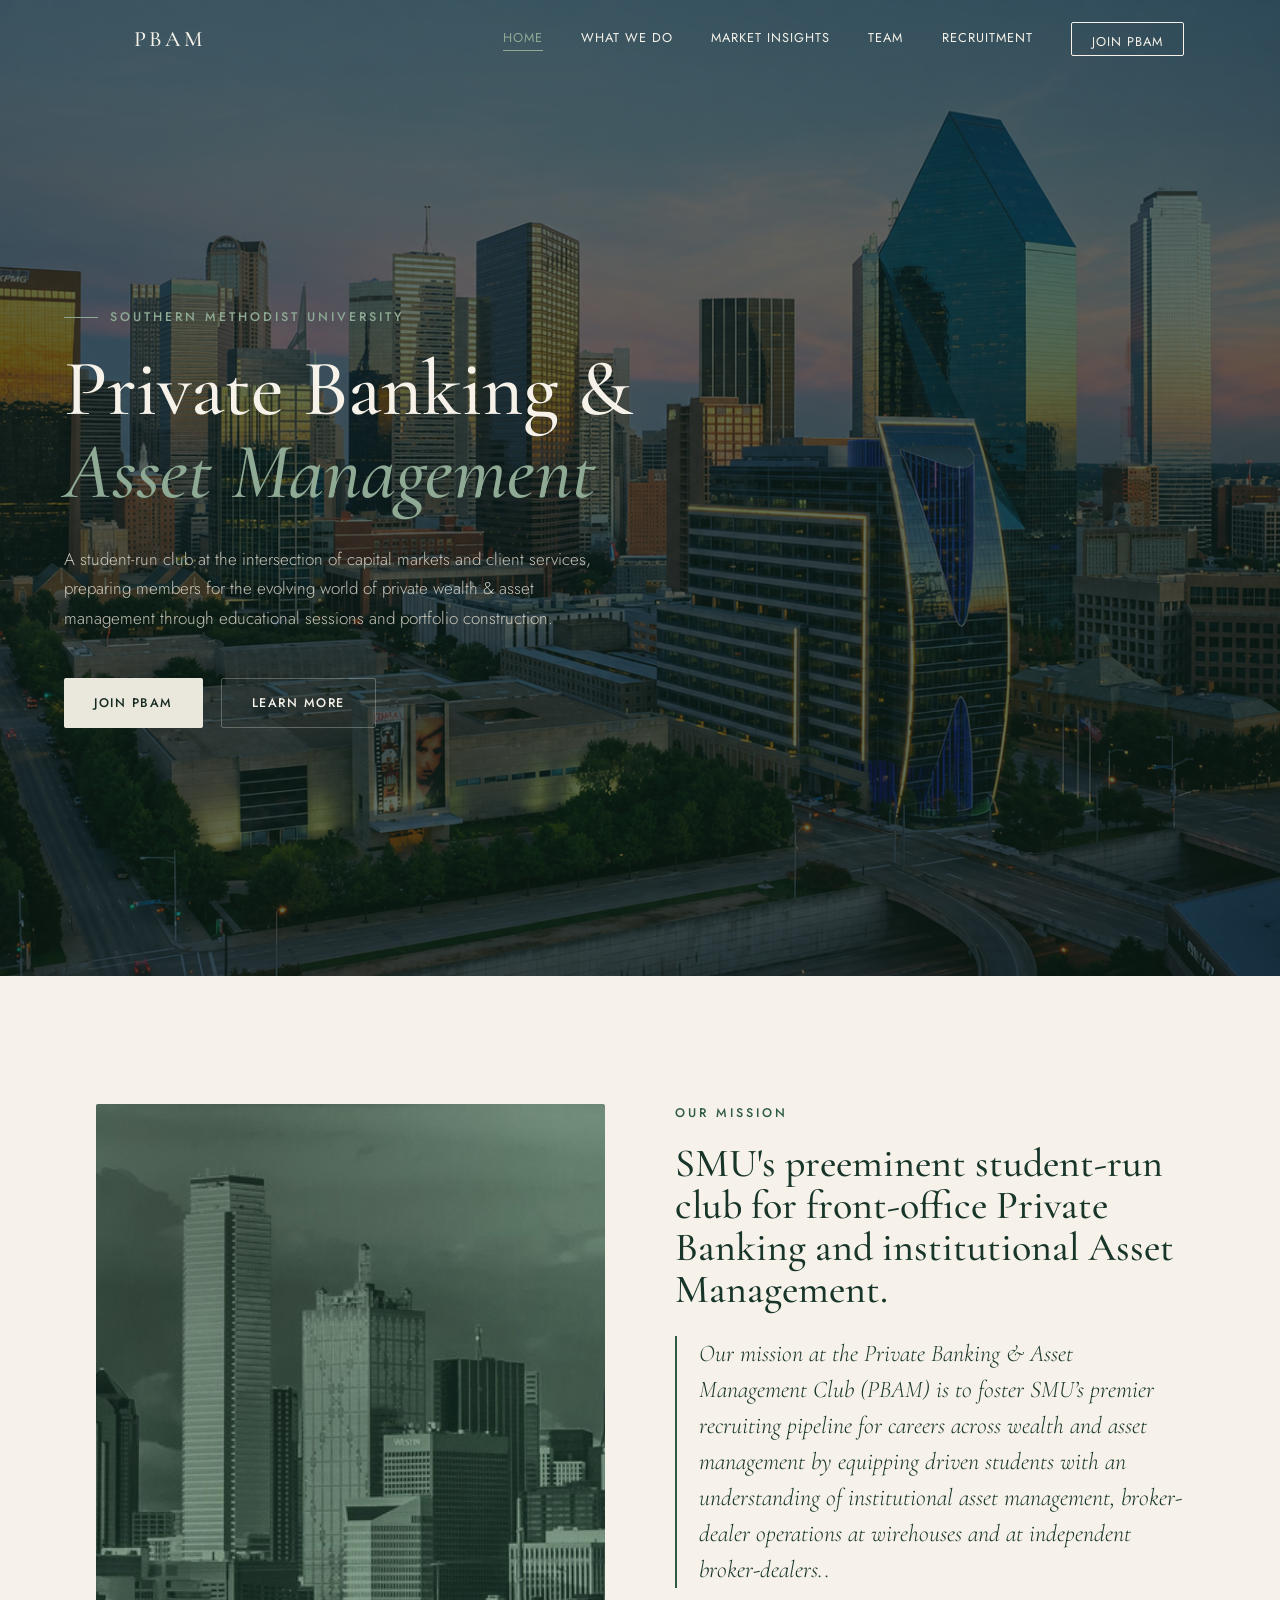
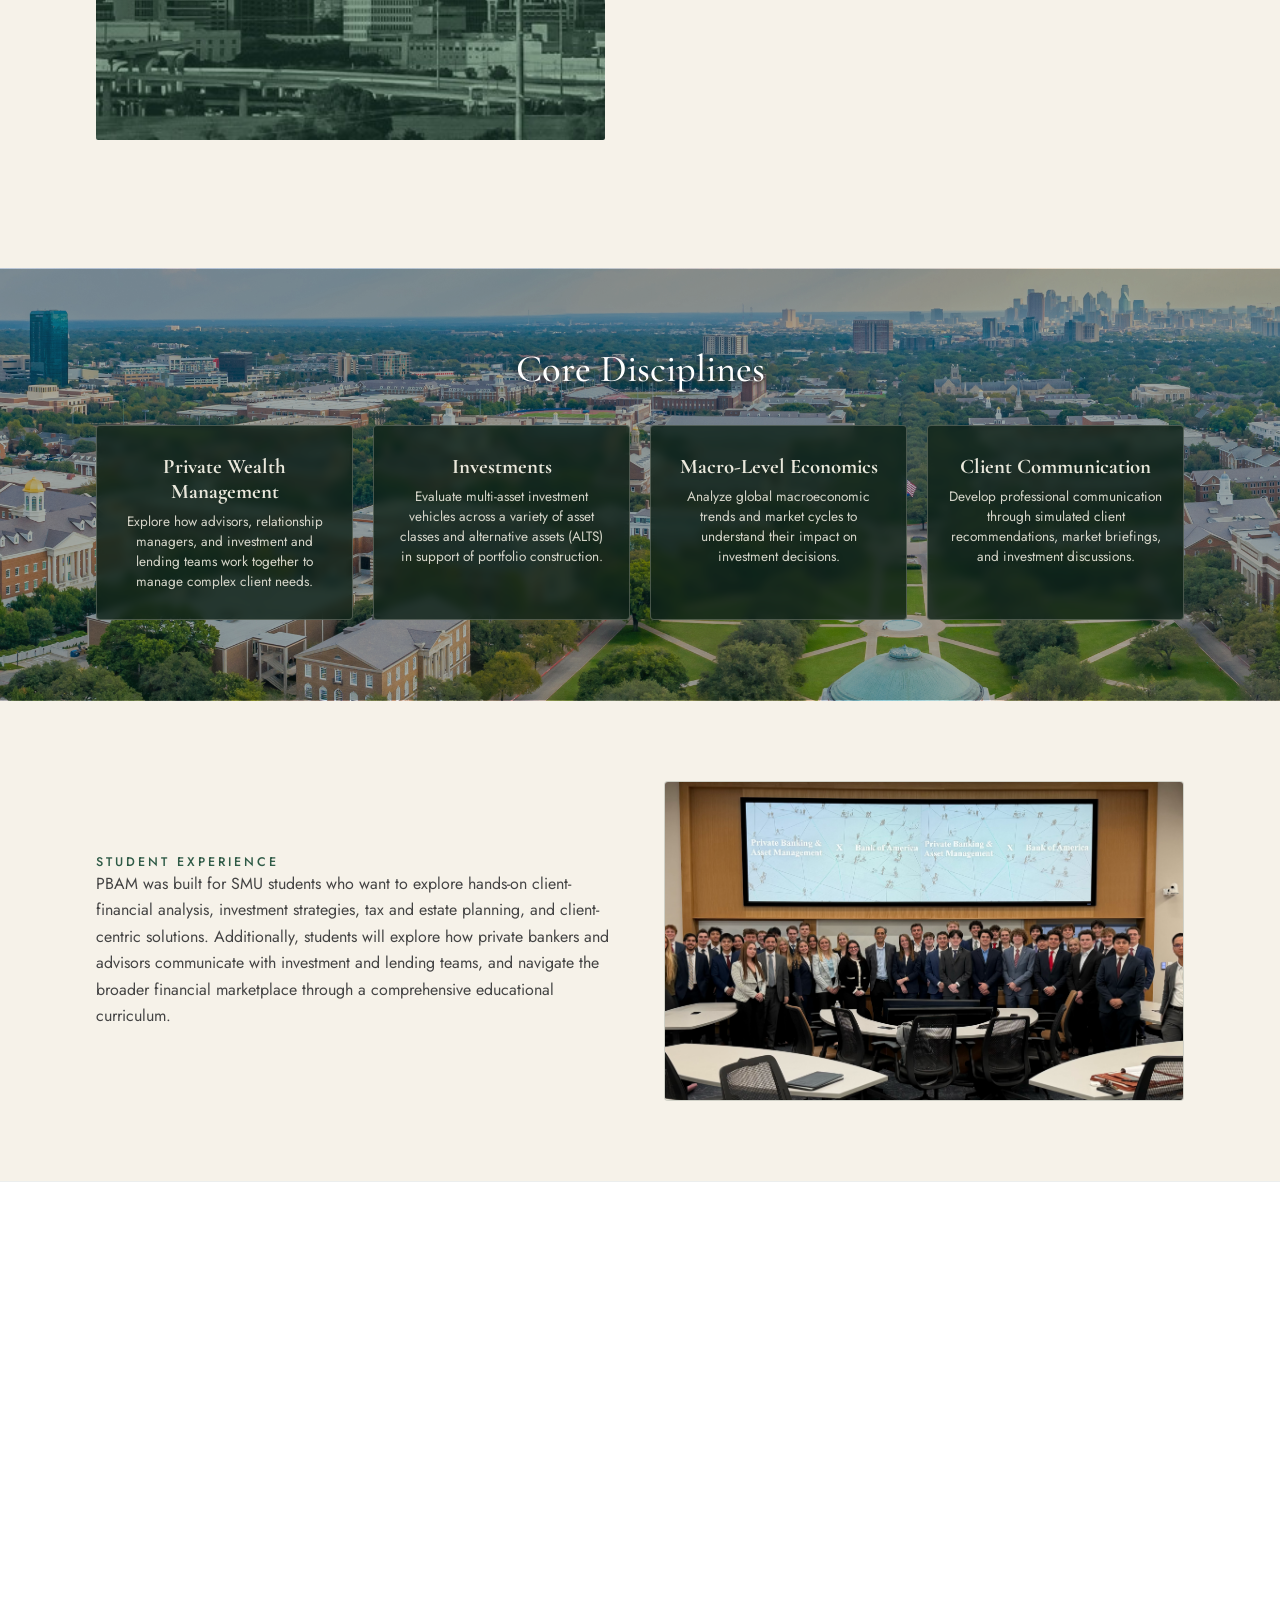
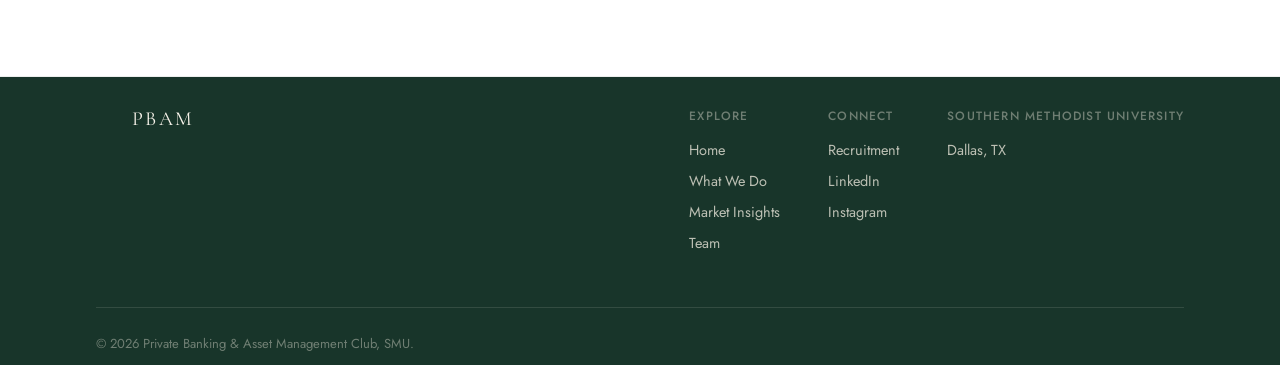
==== commit d53fe5f8: "Hamburger Dropdown Fix" ====
--- a/index.html
+++ b/index.html
@@ -371,7 +371,7 @@
         <div class="about-copy reveal">
           <div class="eyebrow">Our Mission</div>
           <h2>SMU's preeminent student-run club for front-office Private Banking and institutional Asset Management.</h2>
-          <p class="lede">Our mission at the Private Banking & Asset Management Club (PBAM) is to foster SMU’s premier recruiting pipeline for careers across wealth and asset management by equipping driven students with an understanding of institutional asset management, broker-dealer operations at wirehouses and at independent broker-dealers.</p>
+          <p class="lede">Our mission at the Private Banking & Asset Management Club (PBAM) is to foster SMU’s premier recruiting pipeline for careers across wealth and asset management by equipping driven students with an understanding of institutional asset management, broker-dealer operations at wirehouses and at independent broker-dealers..</p>
         </div>
       </div>
     </div>
@@ -411,7 +411,7 @@
       <div class="spotlight-grid reveal">
         <div class="spotlight-text">
           <div class="eyebrow">Student Experience</div>
-          <p>PBAM was built for SMU students who want to explore hands-on client-financial analysis, investment strategies, tax and estate planning, and client-centric solutions. Additionally, students will explore how private bankers and advisors communicate with investment and lending teams, and navigate the broader financial marketplace.</p>
+          <p>PBAM was built for SMU students who want to explore hands-on client-financial analysis, investment strategies, tax and estate planning, and client-centric solutions. Additionally, students will explore how private bankers and advisors communicate with investment and lending teams, and navigate the broader financial marketplace through a comprehensive educational curriculum. </p>
         </div>
         <div class="spotlight-media">
           <img src="images/BofA.png" alt="Detailed feature view" class="feature-img">
@@ -466,8 +466,8 @@
         <div class="foot-col">
           <h4>Connect</h4>
           <a href="recruitment.html">Recruitment</a>
-          <a href="#" target="_blank" rel="noopener noreferrer">LinkedIn</a>
-          <a href="#" target="_blank" rel="noopener noreferrer">Instagram</a>
+          <a href="https://www.linkedin.com/company/pbam/" target="_blank" rel="noopener noreferrer">LinkedIn</a>
+          <a href="https://www.instagram.com/smu.pbam/" target="_blank" rel="noopener noreferrer">Instagram</a>
         </div>
         <div class="foot-col">
           <h4>Southern Methodist University</h4>
--- a/styles.css
+++ b/styles.css
@@ -317,17 +317,61 @@
 .reveal{opacity:0;transform:translateY(22px);transition:opacity .8s ease, transform .8s ease;}
 .reveal.in{opacity:1;transform:translateY(0);}
 
-/* ---------- Mobile Drawer Navigation ---------- */
+/* ---------- Mobile Drawer Navigation & Nested Dropdowns ---------- */
 @media (max-width:768px){
   .nav-links{
     position:fixed;top:0;right:0;height:100vh;width:78%;max-width:320px;
-    background:var(--ink);flex-direction:column;justify-content:center;
-    align-items:flex-start;gap:28px;padding:0 40px;
+    background:var(--ink);flex-direction:column;justify-content:flex-start;
+    align-items:flex-start;gap:20px;padding:90px 32px 40px;
     transform:translateX(100%);transition:transform .4s ease;
+    overflow-y:auto; /* Allows scrolling inside drawer when sub-tabs open */
+    -webkit-overflow-scrolling:touch;
   }
   .nav-links.open{transform:translateX(0);}
   .nav-links a{color:var(--cream);font-size:14px;}
   .nav-links a[aria-current="page"]{color:var(--sage);}
+
+  /* Mobile Sub-Tab Options & Dropdown Menus */
+  .nav-links li, 
+  .nav-links .tab-item {
+    width:100%;
+  }
+
+  .nav-links .dropdown-menu,
+  .nav-links .tab-options,
+  .nav-links li ul {
+    display:none;
+    flex-direction:column;
+    gap:12px;
+    padding-left:16px;
+    margin-top:12px;
+    border-left:1px solid var(--sage);
+  }
+
+  /* Reveal sub-tabs when parent is clicked */
+  .nav-links li.active > .dropdown-menu,
+  .nav-links li.active > ul,
+  .nav-links .tab-item.active > .tab-options,
+  .nav-links .dropdown-menu.show,
+  .nav-links .tab-options.show {
+    display:flex;
+  }
+
+  .nav-links .dropdown-menu a,
+  .nav-links .tab-options a,
+  .nav-links li ul a {
+    font-size:13px;
+    color:rgba(243,238,225,0.75);
+    text-transform:none;
+    letter-spacing:0.04em;
+  }
+
+  .nav-links .dropdown-menu a:hover,
+  .nav-links .tab-options a:hover,
+  .nav-links li ul a:hover {
+    color:var(--sage);
+  }
+
   .nav-cta{display:none;}
   .nav-toggle{display:flex;flex-direction:column;gap:5px;background:none;border:none;cursor:pointer;z-index:110;padding:8px;}
   .nav-toggle span{width:22px;height:1.5px;background:var(--cream);transition:all .3s ease;}
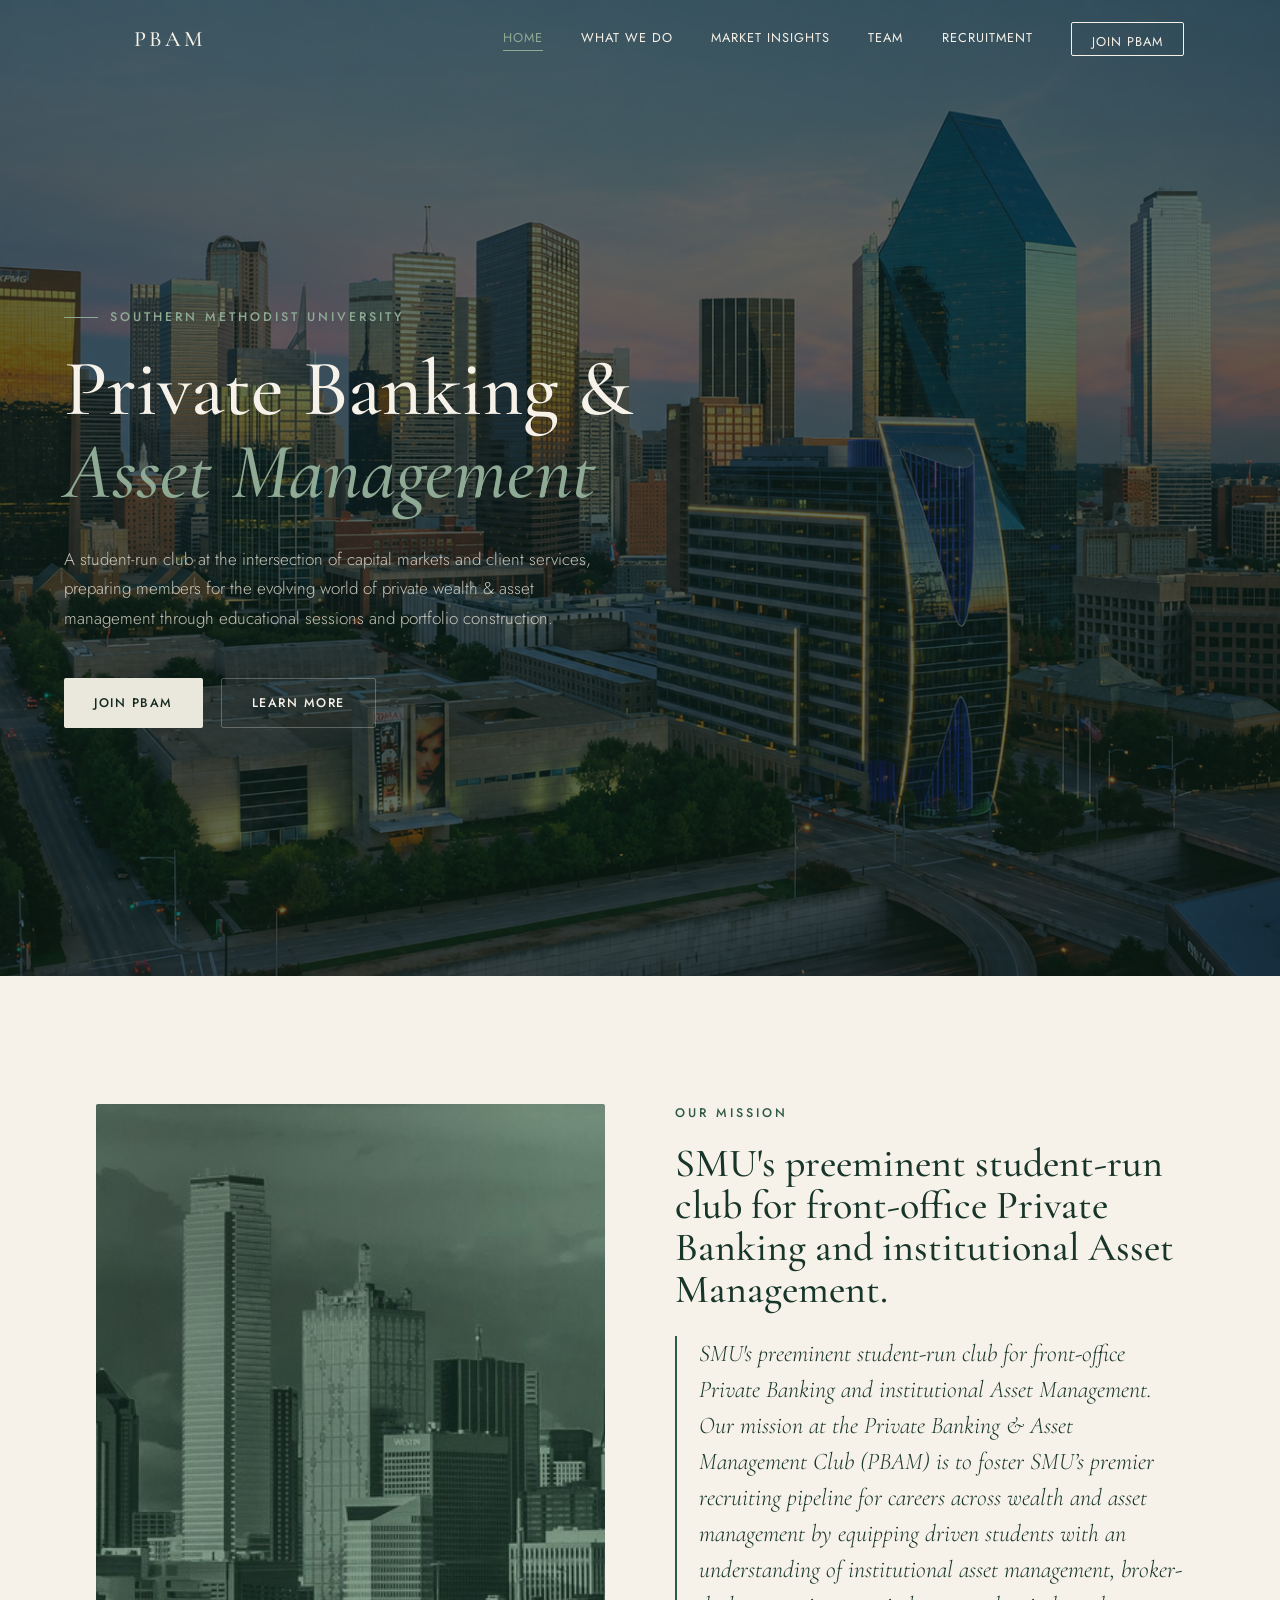
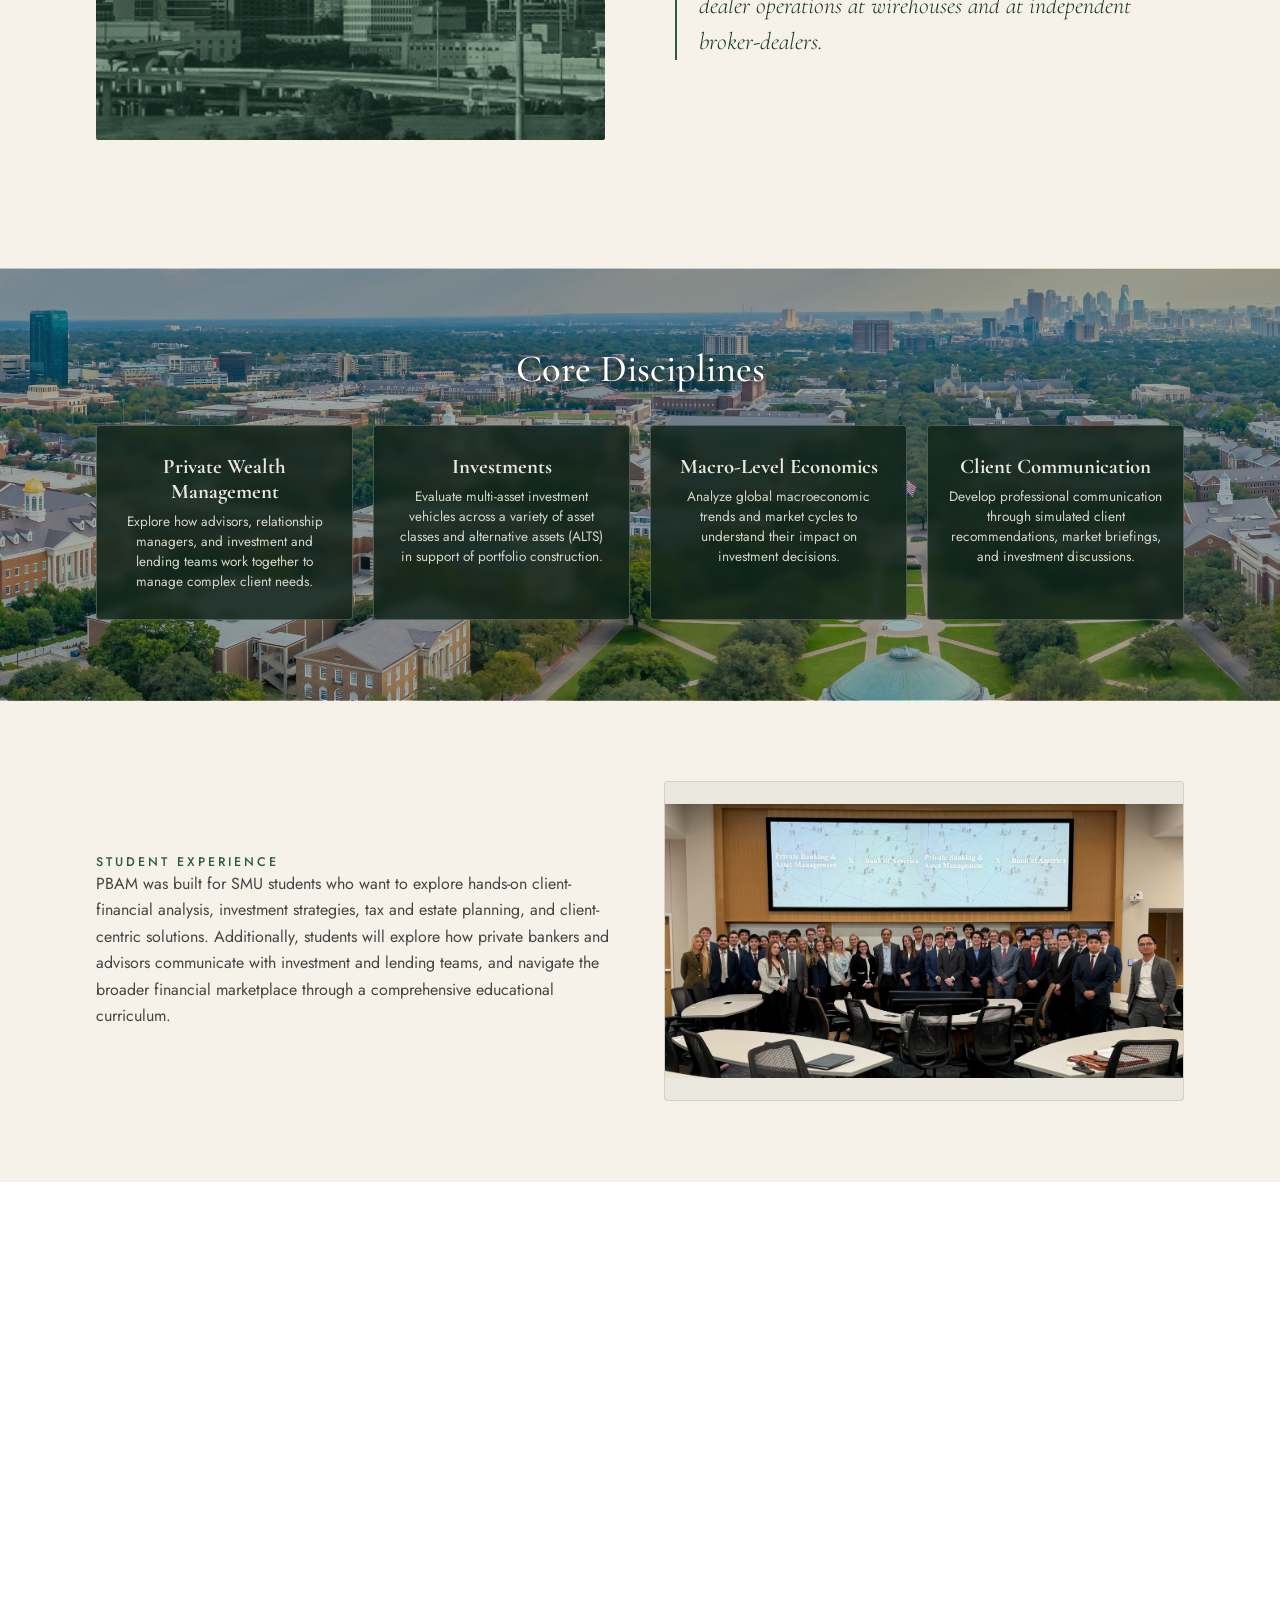
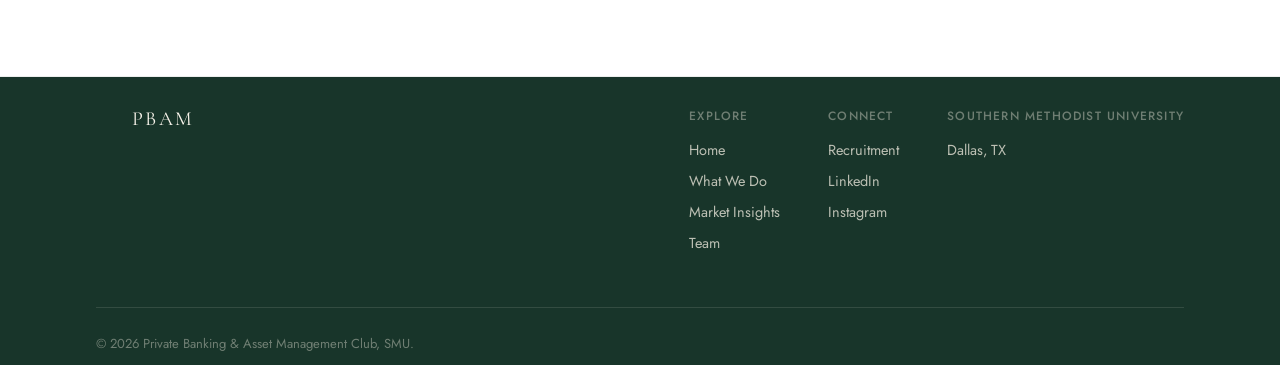
==== commit c4927e6a: "Analyst-Photos" ====
--- a/index.html
+++ b/index.html
@@ -176,7 +176,7 @@
     .spotlight-media img {
       width: 100%;
       height: 100%;
-      object-fit: cover;
+      object-fit: contain;
       display: block;
     }
 
@@ -293,9 +293,20 @@
       .hero { background-position: center center !important; padding: 60px 20px; }
       .sector-grid { grid-template-columns: 1fr; }
       .spotlight-grid { grid-template-columns: 1fr; gap: 32px; }
+      .spotlight-media { min-height: auto; height: auto; }
+      .spotlight-media img { height: auto; object-fit: contain; }
       .carousel-wrapper { flex-direction: column; }
       .preview-card { flex-direction: column; align-items: flex-start; padding: 28px; }
       .carousel-btn { width: 40px; height: 40px; }
+
+      /* Force all mobile drawer navigation links to remain cream/white regardless of scroll position */
+      .nav-links a,
+      header.scrolled .nav-links a,
+      header.static-light .nav-links a,
+      .nav-links a[aria-current="page"],
+      header.scrolled .nav-links a[aria-current="page"] {
+        color: #EAE8DC !important;
+      }
     }
   </style>
 </head>
@@ -371,7 +382,7 @@
         <div class="about-copy reveal">
           <div class="eyebrow">Our Mission</div>
           <h2>SMU's preeminent student-run club for front-office Private Banking and institutional Asset Management.</h2>
-          <p class="lede">Our mission at the Private Banking & Asset Management Club (PBAM) is to foster SMU’s premier recruiting pipeline for careers across wealth and asset management by equipping driven students with an understanding of institutional asset management, broker-dealer operations at wirehouses and at independent broker-dealers..</p>
+          <p class="lede">SMU's preeminent student-run club for front-office Private Banking and institutional Asset Management. Our mission at the Private Banking & Asset Management Club (PBAM) is to foster SMU’s premier recruiting pipeline for careers across wealth and asset management by equipping driven students with an understanding of institutional asset management, broker-dealer operations at wirehouses and at independent broker-dealers.</p>
         </div>
       </div>
     </div>
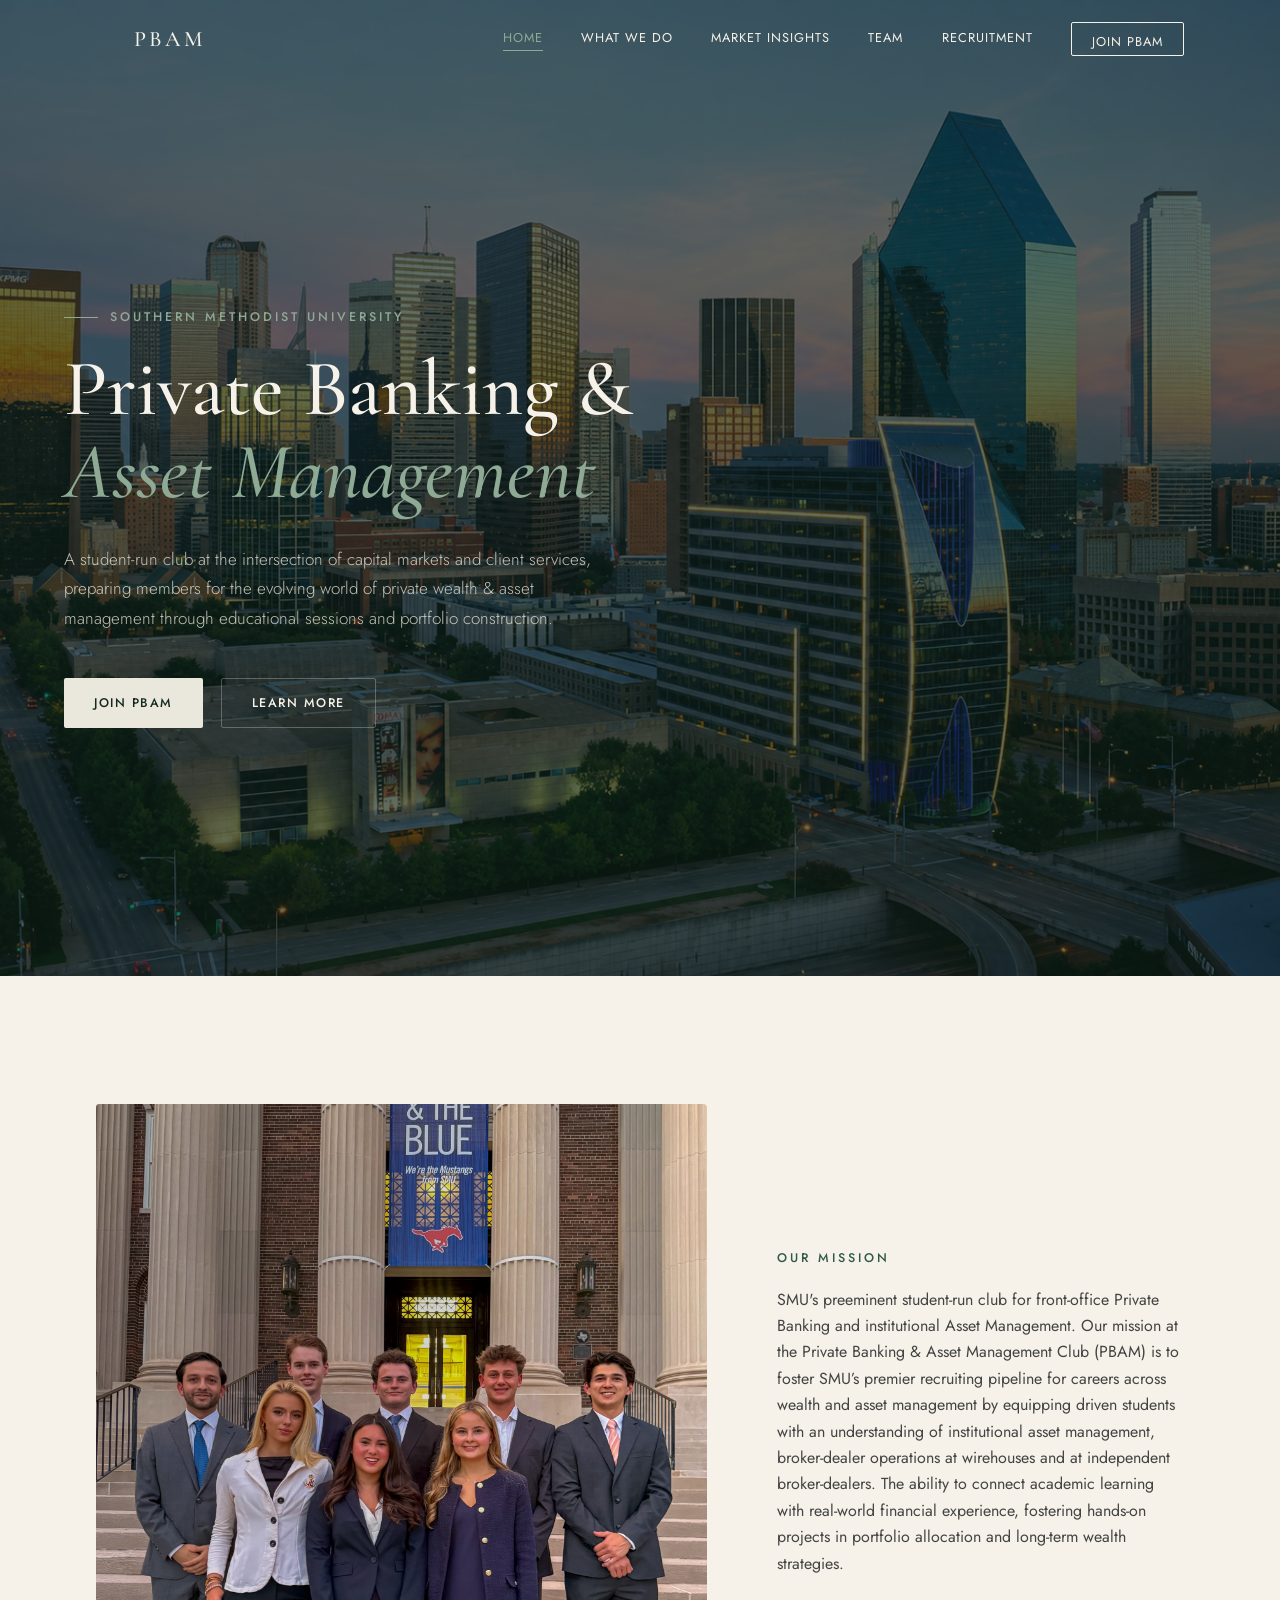
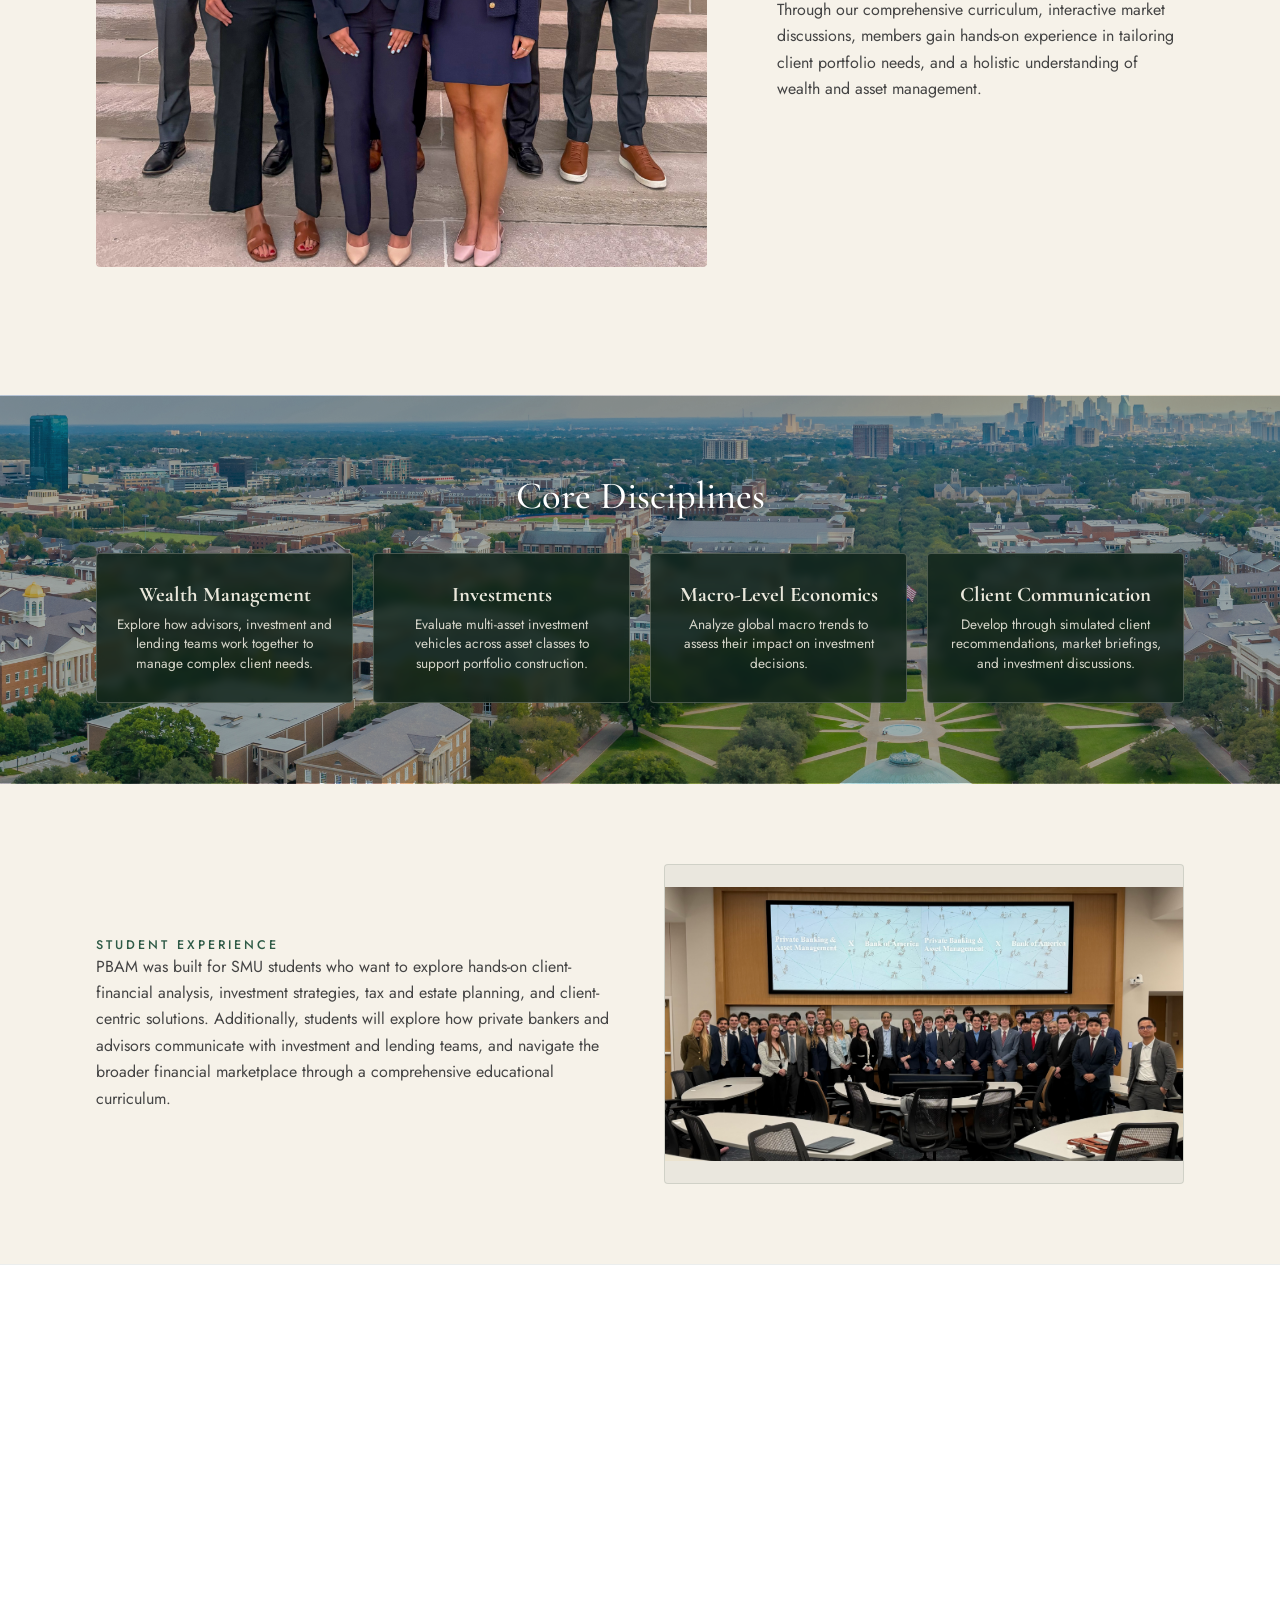
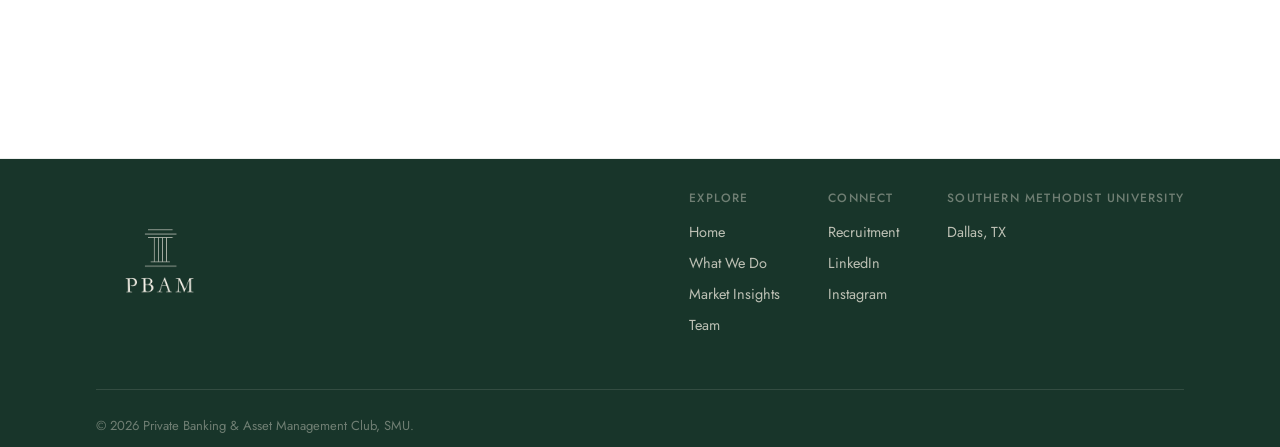
==== commit 66bd698e: "Offical Final Draft" ====
--- a/index.html
+++ b/index.html
@@ -12,6 +12,39 @@
   <link rel="stylesheet" href="styles.css">
 
   <style>
+    /* Force image display and clear CSS overrides on figure */
+    .about-figure {
+      background-image: none !important;
+      background-color: transparent !important;
+      display: flex;
+      align-items: center;
+      justify-content: center;
+      overflow: hidden;
+    }
+
+    /* Make the image column wider than the text column */
+    .about-grid {
+      grid-template-columns: 1.2fr 0.8fr !important; /* 60% photo, 40% text */
+      align-items: center;
+    }
+
+    .about-figure img {
+      width: 100%;
+      height: 100%;
+      object-fit: cover;
+      display: block;
+      border-radius: 4px;
+    }
+
+    /* Style Our Mission paragraph to match Student Experience exactly */
+    .about-copy p {
+      font-family: 'Jost', sans-serif !important;
+      font-size: 1rem !important;
+      color: #444444 !important;
+      font-weight: 400 !important;
+      line-height: 1.65 !important;
+    }
+
     /* Force skyline background image on hero section */
     .hero {
       position: relative !important;
@@ -157,6 +190,7 @@
       font-family: 'Jost', sans-serif;
       font-size: 1rem;
       color: #444444;
+      font-weight: 400;
       line-height: 1.65;
     }
 
@@ -366,7 +400,7 @@
       <p class="hero-sub">A student-run club at the intersection of capital markets and client services, preparing members for the evolving world of private wealth & asset management through educational sessions and portfolio construction.</p>
       <div class="hero-actions">
         <a href="recruitment.html" class="btn btn-primary">Join PBAM</a>
-        <a href="#about" class="btn btn-ghost">Learn More</a>
+        <a href="what-we-do.html" class="btn btn-ghost">Learn More</a>
       </div>
     </div>
     <div class="hero-base"></div>
@@ -377,12 +411,12 @@
     <div class="wrap">
       <div class="about-grid">
         <div class="about-figure reveal">
-          <svg class="col-mark" viewBox="0 0 60 60"><use href="#col-icon"/></svg>
+          <img src="images/Exec-Pic.png" alt="PBAM Executive Team">
         </div>
         <div class="about-copy reveal">
           <div class="eyebrow">Our Mission</div>
-          <h2>SMU's preeminent student-run club for front-office Private Banking and institutional Asset Management.</h2>
-          <p class="lede">SMU's preeminent student-run club for front-office Private Banking and institutional Asset Management. Our mission at the Private Banking & Asset Management Club (PBAM) is to foster SMU’s premier recruiting pipeline for careers across wealth and asset management by equipping driven students with an understanding of institutional asset management, broker-dealer operations at wirehouses and at independent broker-dealers.</p>
+          <p>SMU's preeminent student-run club for front-office Private Banking and institutional Asset Management. Our mission at the Private Banking & Asset Management Club (PBAM) is to foster SMU’s premier recruiting pipeline for careers across wealth and asset management by equipping driven students with an understanding of institutional asset management, broker-dealer operations at wirehouses and at independent broker-dealers. The ability to connect academic learning with real-world financial experience, fostering hands-on projects in portfolio allocation and long-term wealth strategies.</p>
+          <p style="margin-top: 1rem;">Through our comprehensive curriculum, interactive market discussions, members gain hands-on experience in tailoring client portfolio needs, and a holistic understanding of wealth and asset management.</p>
         </div>
       </div>
     </div>
@@ -397,20 +431,20 @@
       </div>
       <div class="sector-grid reveal">
         <div class="sector-card">
-          <h4>Private Wealth Management</h4>
-          <p>Explore how advisors, relationship managers, and investment and lending teams work together to manage complex client needs.</p>
+          <h4>Wealth Management</h4>
+          <p>Explore how advisors, investment and lending teams work together to manage complex client needs.</p>
         </div>
         <div class="sector-card">
           <h4>Investments</h4>
-          <p>Evaluate multi-asset investment vehicles across a variety of asset classes and alternative assets (ALTS) in support of portfolio construction.</p>
+          <p>Evaluate multi-asset investment vehicles across asset classes to support portfolio construction.</p>
         </div>
         <div class="sector-card">
           <h4>Macro-Level Economics</h4>
-          <p>Analyze global macroeconomic trends and market cycles to understand their impact on investment decisions.</p>
+          <p>Analyze global macro trends to assess their impact on investment decisions.</p>
         </div>
         <div class="sector-card">
           <h4>Client Communication</h4>
-          <p>Develop professional communication through simulated client recommendations, market briefings, and investment discussions.</p>
+          <p>Develop through simulated client recommendations, market briefings, and investment discussions.</p>
         </div>
       </div>
     </div>
@@ -463,8 +497,7 @@
   <div class="wrap">
     <div class="foot-top">
       <div class="foot-brand">
-        <svg class="col-mark" viewBox="0 0 60 60"><use href="#col-icon"/></svg>
-        <span class="foot-brand-name">PBAM</span>
+        <img src="images/PBAM-Logo.png" alt="PBAM Logo" class="foot-logo">
       </div>
       <div class="foot-links">
         <div class="foot-col">
@@ -477,7 +510,7 @@
         <div class="foot-col">
           <h4>Connect</h4>
           <a href="recruitment.html">Recruitment</a>
-          <a href="https://www.linkedin.com/company/pbam/" target="_blank" rel="noopener noreferrer">LinkedIn</a>
+          <a href="https://www.linkedin.com/company/pb-am/" target="_blank" rel="noopener noreferrer">LinkedIn</a>
           <a href="https://www.instagram.com/smu.pbam/" target="_blank" rel="noopener noreferrer">Instagram</a>
         </div>
         <div class="foot-col">
--- a/styles.css
+++ b/styles.css
@@ -379,4 +379,16 @@
   header.static-light .nav-toggle span{background:var(--ink);}
   header.nav-open .nav-toggle span{background:var(--cream) !important;}
   .page-hero .col-mark{display:none;}
+}
+
+.foot-brand {
+  display: flex;
+  align-items: center;
+}
+
+.foot-logo {
+  height: 150px;       /* Keeps height small to match the original text size */
+  width: auto;        /* Preserves aspect ratio */
+  display: block;
+  object-fit: contain;
 }
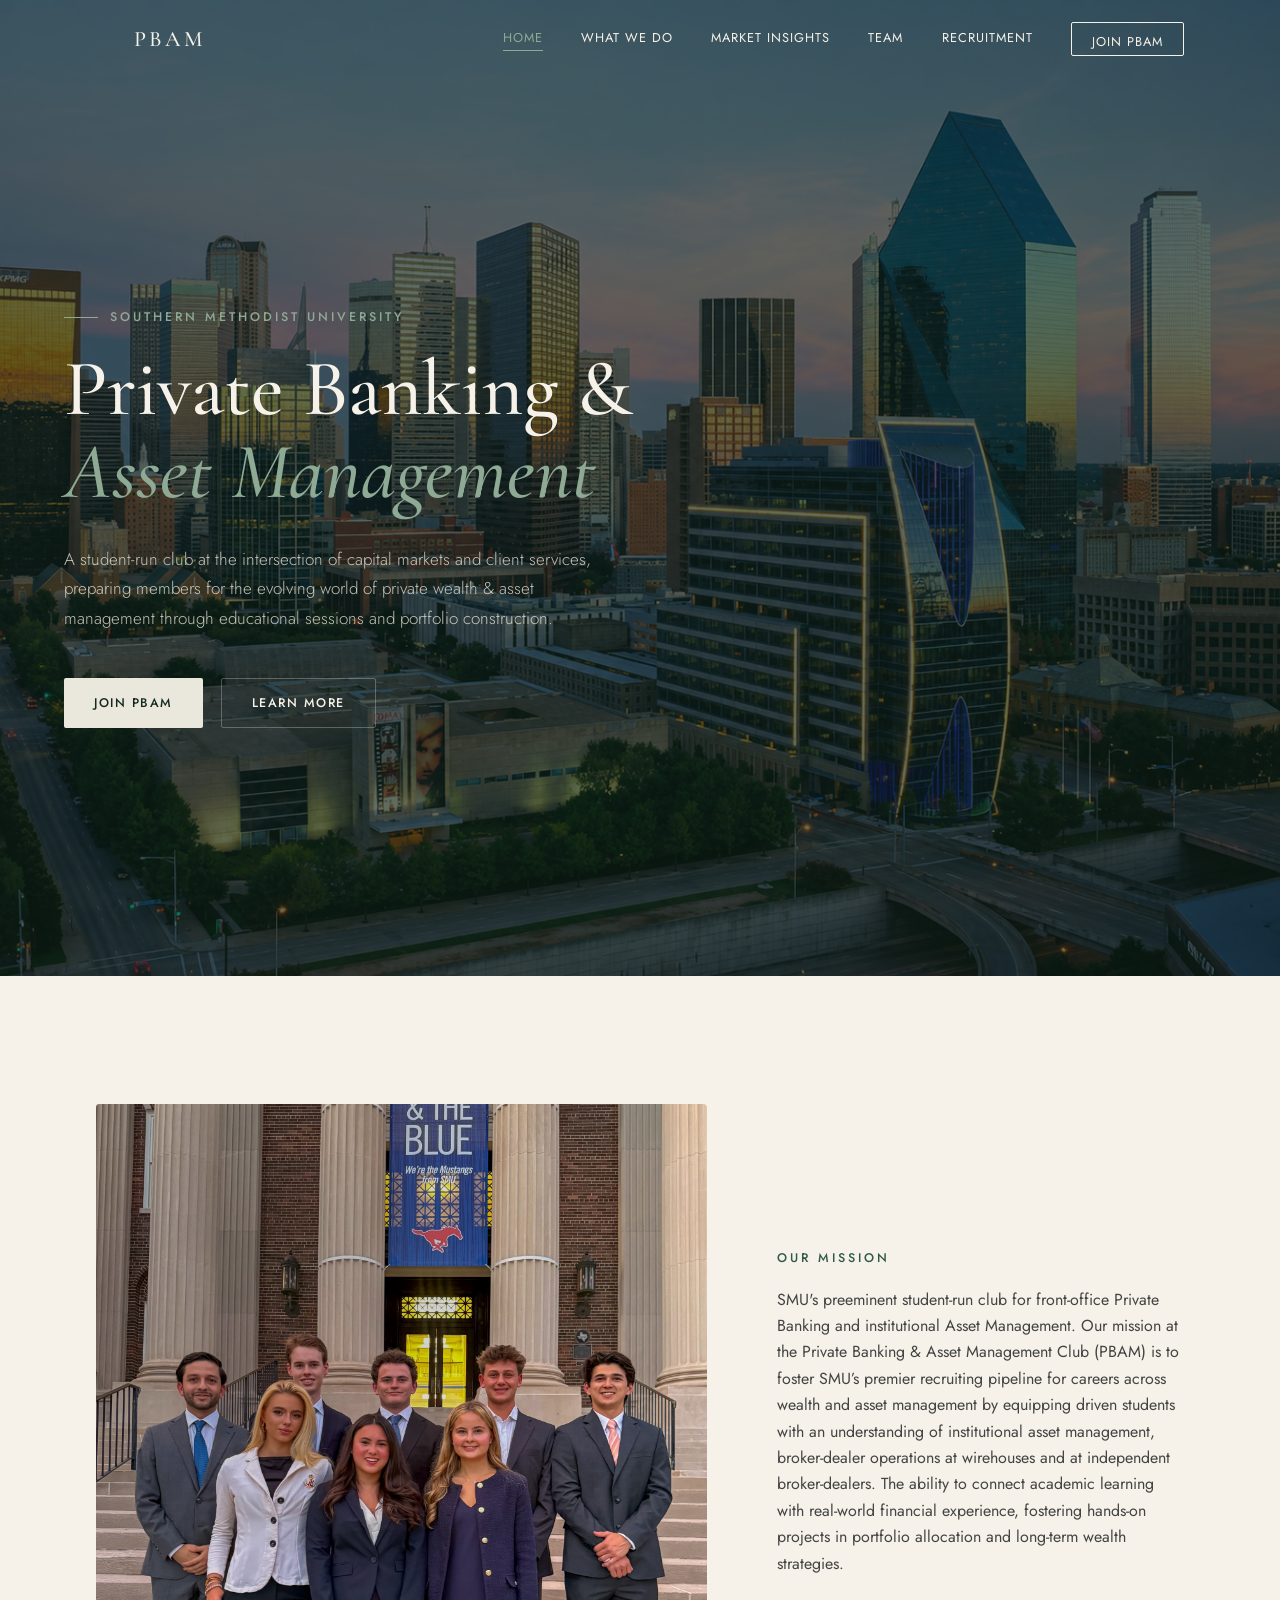
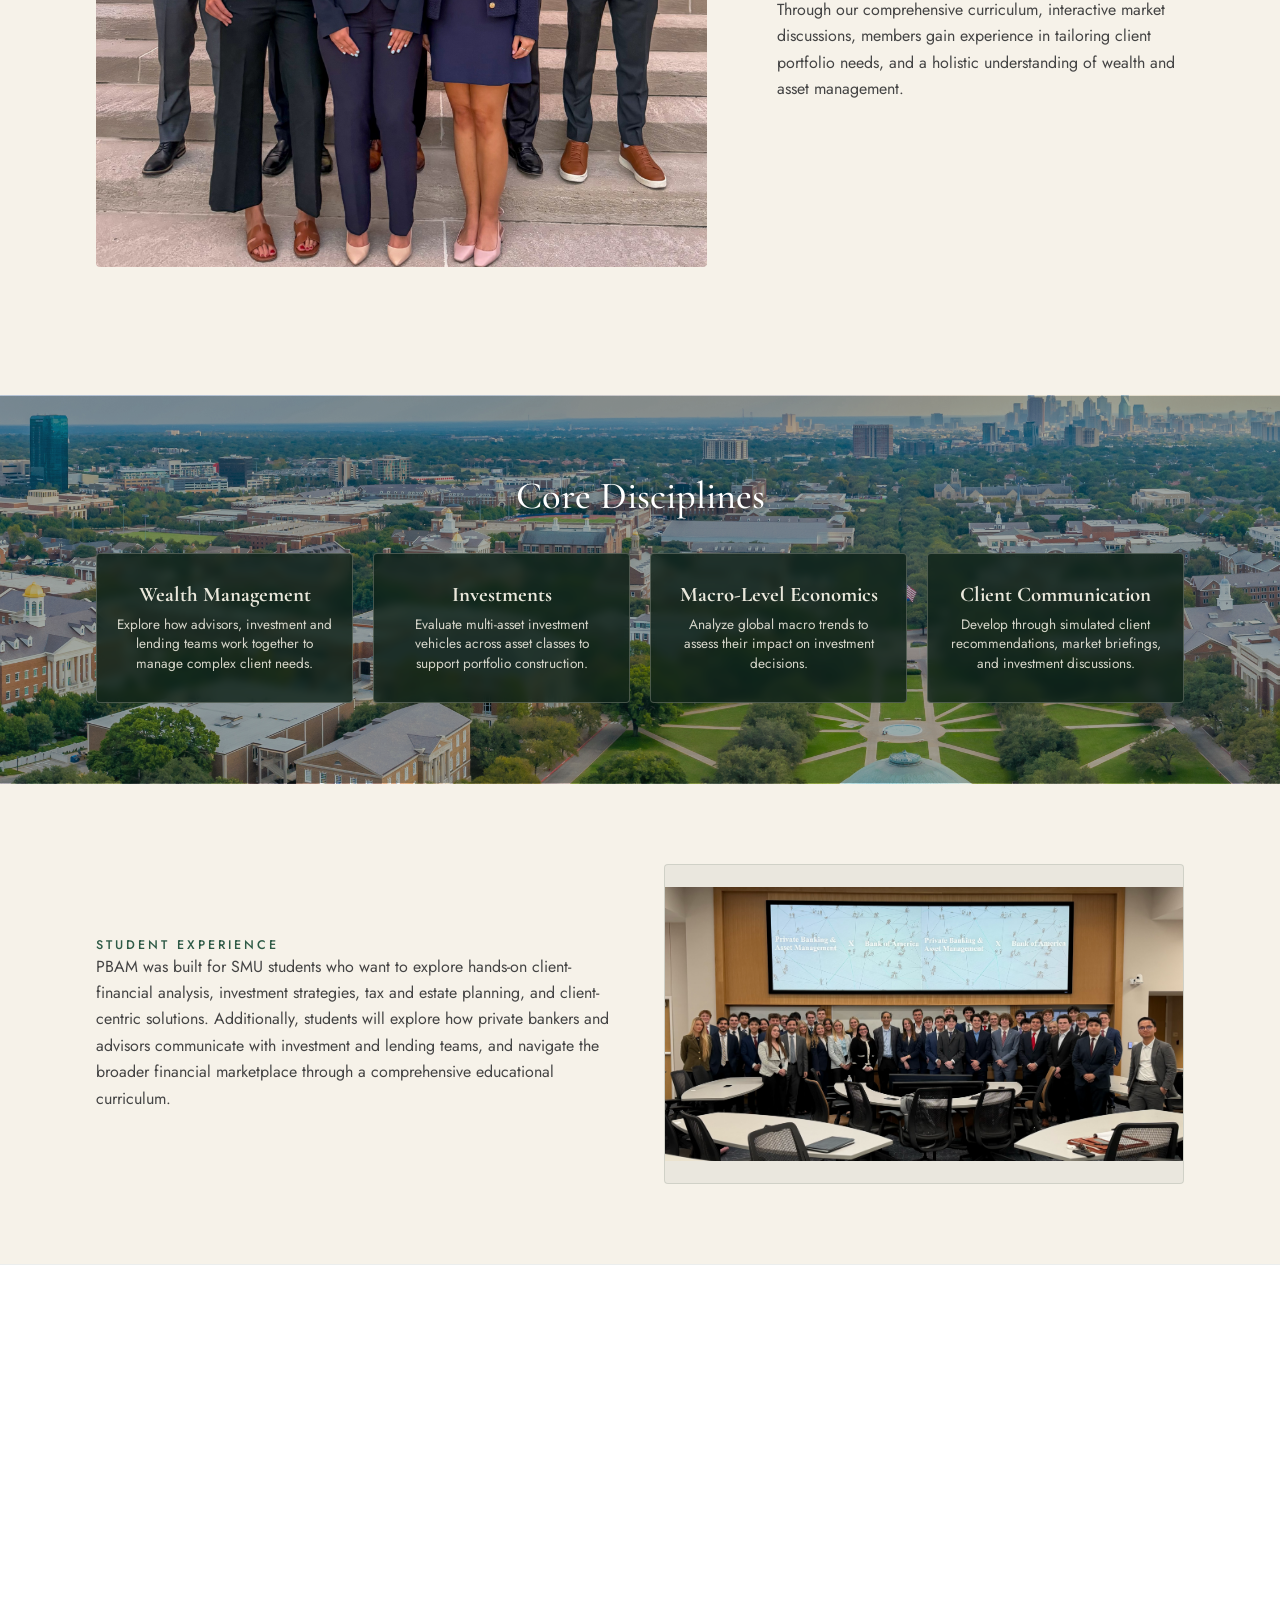
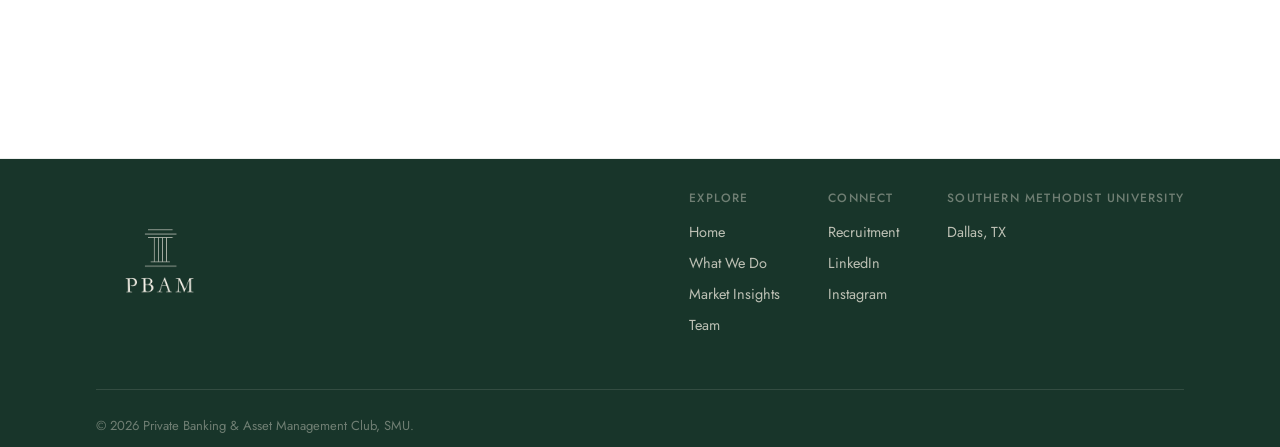
==== commit 365bdb85: "Another Draft" ====
--- a/index.html
+++ b/index.html
@@ -416,7 +416,7 @@
         <div class="about-copy reveal">
           <div class="eyebrow">Our Mission</div>
           <p>SMU's preeminent student-run club for front-office Private Banking and institutional Asset Management. Our mission at the Private Banking & Asset Management Club (PBAM) is to foster SMU’s premier recruiting pipeline for careers across wealth and asset management by equipping driven students with an understanding of institutional asset management, broker-dealer operations at wirehouses and at independent broker-dealers. The ability to connect academic learning with real-world financial experience, fostering hands-on projects in portfolio allocation and long-term wealth strategies.</p>
-          <p style="margin-top: 1rem;">Through our comprehensive curriculum, interactive market discussions, members gain hands-on experience in tailoring client portfolio needs, and a holistic understanding of wealth and asset management.</p>
+          <p style="margin-top: 1rem;">Through our comprehensive curriculum, interactive market discussions, members gain experience in tailoring client portfolio needs, and a holistic understanding of wealth and asset management.</p>
         </div>
       </div>
     </div>
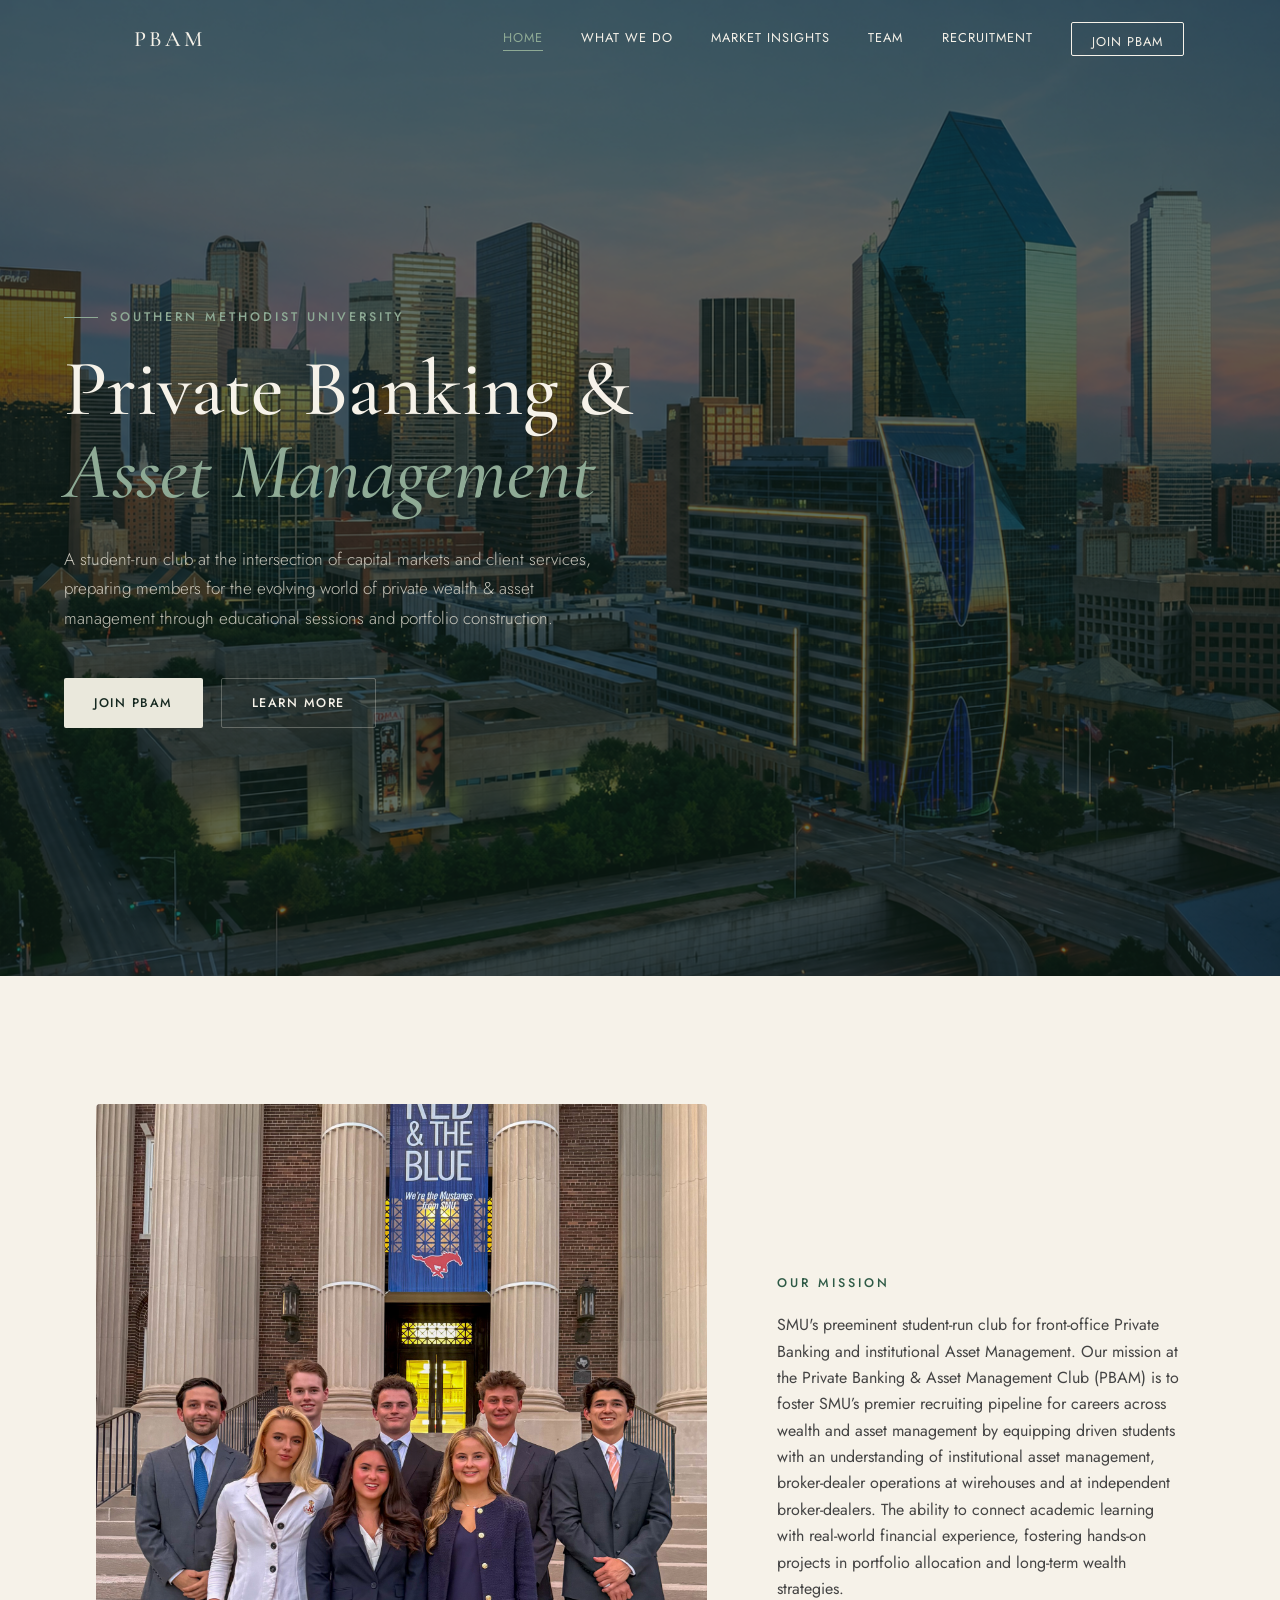
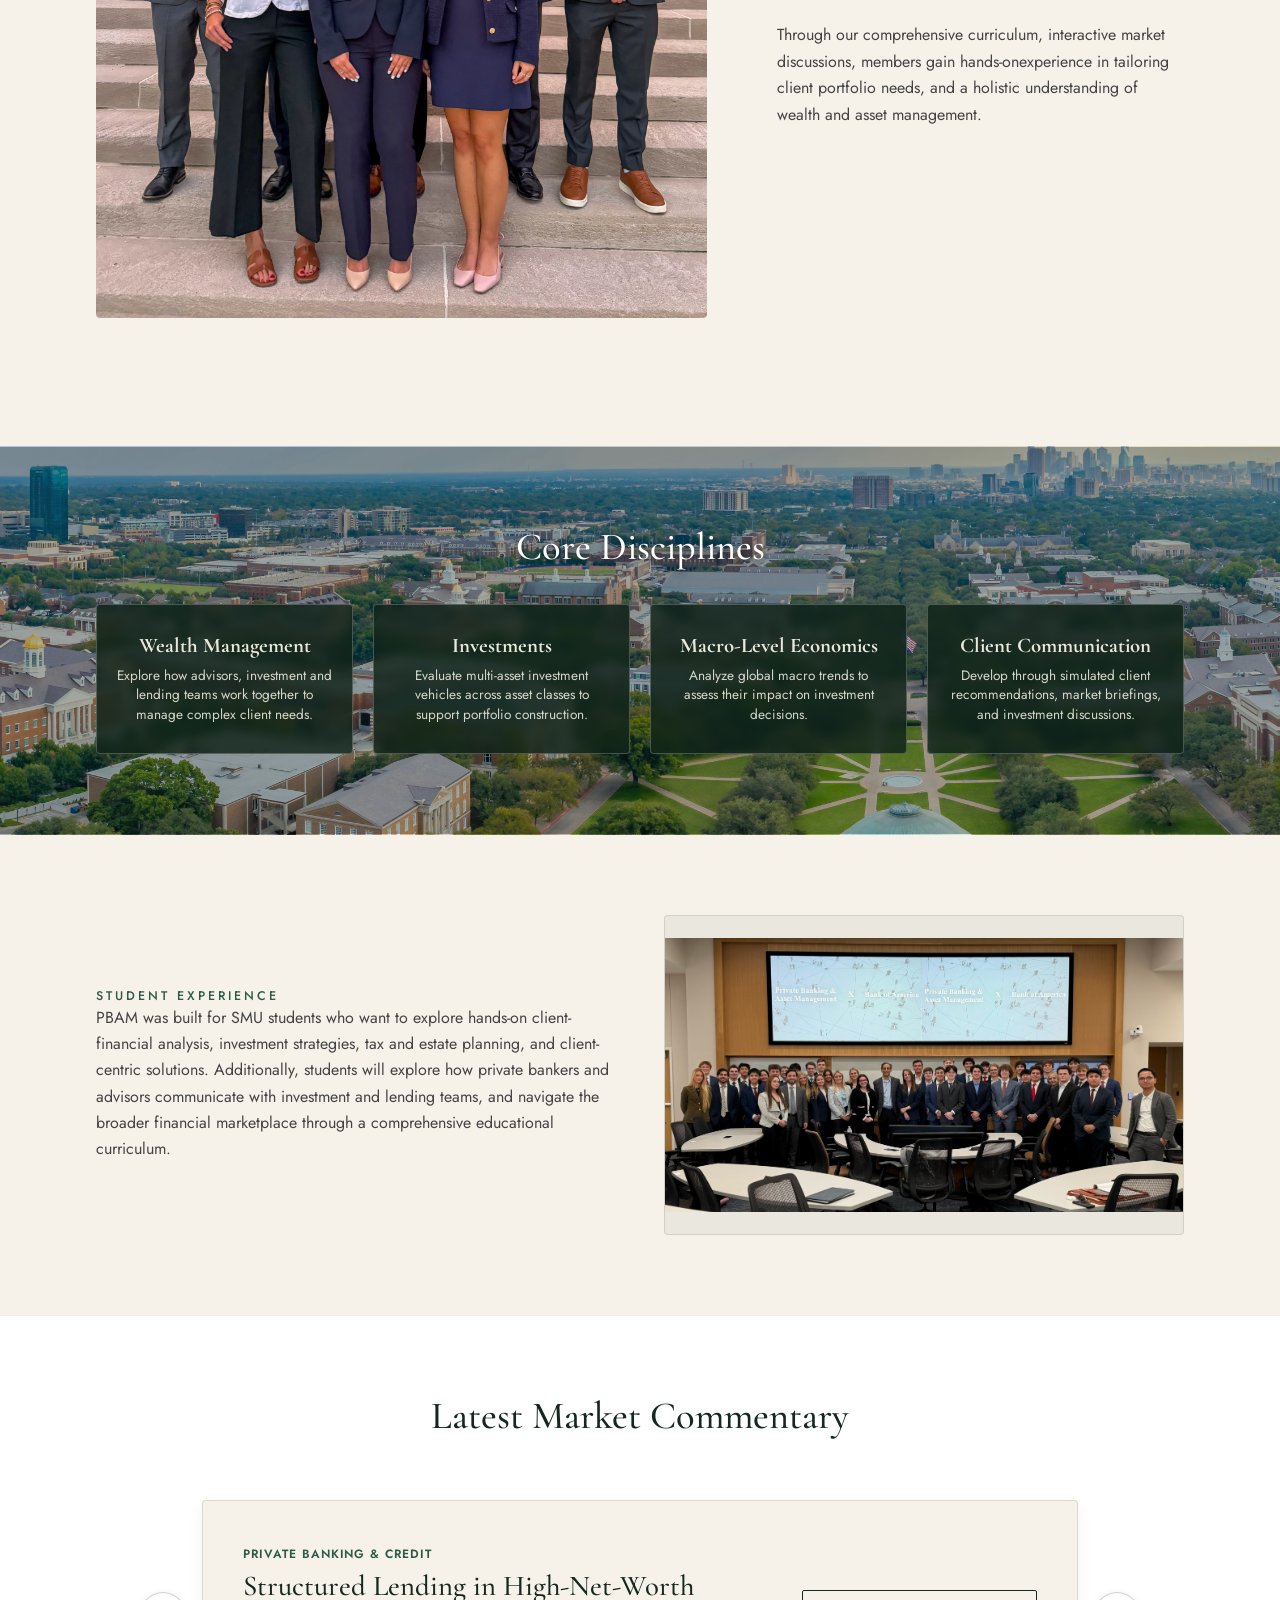
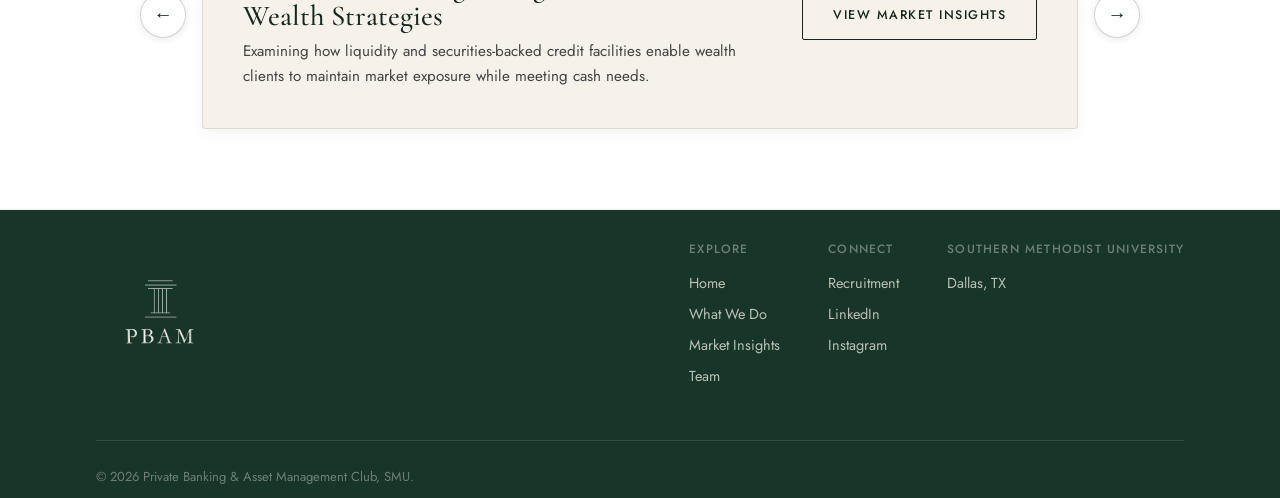
==== commit 37a9ab78: "What we do phone adjustment" ====
--- a/index.html
+++ b/index.html
@@ -416,7 +416,7 @@
         <div class="about-copy reveal">
           <div class="eyebrow">Our Mission</div>
           <p>SMU's preeminent student-run club for front-office Private Banking and institutional Asset Management. Our mission at the Private Banking & Asset Management Club (PBAM) is to foster SMU’s premier recruiting pipeline for careers across wealth and asset management by equipping driven students with an understanding of institutional asset management, broker-dealer operations at wirehouses and at independent broker-dealers. The ability to connect academic learning with real-world financial experience, fostering hands-on projects in portfolio allocation and long-term wealth strategies.</p>
-          <p style="margin-top: 1rem;">Through our comprehensive curriculum, interactive market discussions, members gain experience in tailoring client portfolio needs, and a holistic understanding of wealth and asset management.</p>
+          <p style="margin-top: 1rem;">Through our comprehensive curriculum, interactive market discussions, members gain hands-onexperience in tailoring client portfolio needs, and a holistic understanding of wealth and asset management.</p>
         </div>
       </div>
     </div>
--- a/styles.css
+++ b/styles.css
@@ -189,29 +189,51 @@
 .section-head p{margin-top:20px;font-size:clamp(14px, 1.4vw, 16px);line-height:1.75;color:rgba(21,40,32,0.68);font-weight:300;}
 .section-head.centered{margin-left:auto;margin-right:auto;text-align:center;}
 
-/* ---------- About / overview ---------- */
+/* ---------- About / Our Mission Grid ---------- */
 .about{background:var(--cream);}
 .about-grid{
   display:grid;
-  grid-template-columns: repeat(auto-fit, minmax(280px, 1fr));
+  grid-template-columns: 1.2fr 0.8fr;
   gap:clamp(32px, 6vw, 70px);
-  align-items:start;
+  align-items:center;
 }
 .about-figure{
-  position:relative;background:var(--forest) url("images/dallas-skyline.jpg") center/cover no-repeat;aspect-ratio:4/5;border-radius:2px;
-  display:flex;align-items:center;justify-content:center;overflow:hidden;
+  position:relative;
+  background-color:transparent;
+  display:flex;
+  align-items:center;
+  justify-content:center;
+  overflow:hidden;
+  width:100%;
+  border-radius:2px;
+}
+.about-figure img{
+  width:100%;
+  height:auto;
+  object-fit:contain;
+  display:block;
+  border-radius:4px;
 }
 .about-figure .col-mark{width:44%;color:var(--cream);opacity:0.9;}
-.about-figure::after{
-  content:'';position:absolute;inset:0;
-  background:radial-gradient(120% 120% at 20% 15%, rgba(0,0,0,0.28), transparent 60%);
-}
 .about-copy .eyebrow{margin-bottom:20px;}
 .about-copy h2{font-size:clamp(24px, 3.4vw, 40px);margin-bottom:26px;}
 .about-copy p{font-size:clamp(15px, 1.5vw, 17px);line-height:1.85;color:rgba(21,40,32,0.72);font-weight:300;margin-bottom:20px;}
 .about-copy p.lede{
   font-family:var(--serif);font-size:clamp(18px, 2vw, 24px);font-style:italic;color:var(--ink);line-height:1.5;
   border-left:2px solid var(--forest);padding-left:22px;margin-bottom:30px;
+}
+
+/* Responsive Breakpoints for Our Mission */
+@media screen and (max-width: 1024px) {
+  .about-grid {
+    gap: 32px;
+  }
+}
+@media screen and (max-width: 768px) {
+  .about-grid {
+    grid-template-columns: 1fr;
+    gap: 28px;
+  }
 }
 
 /* ---------- Stat strip ---------- */
@@ -304,6 +326,7 @@
 .foot-brand{display:flex;align-items:center;gap:12px;color:var(--cream);}
 .foot-brand .col-mark{width:24px;height:24px;}
 .foot-brand-name{font-family:var(--serif);font-size:20px;letter-spacing:0.12em;}
+.foot-logo{height:150px;width:auto;display:block;object-fit:contain;}
 .foot-links{display:flex;gap:clamp(24px, 4vw, 48px);flex-wrap:wrap;}
 .foot-col h4{font-size:12px;letter-spacing:0.1em;text-transform:uppercase;color:rgba(243,238,225,0.4);margin-bottom:14px;font-weight:500;}
 .foot-col a, .foot-col p{display:block;font-size:14.5px;margin-bottom:10px;color:rgba(243,238,225,0.75);}
@@ -324,14 +347,13 @@
     background:var(--ink);flex-direction:column;justify-content:flex-start;
     align-items:flex-start;gap:20px;padding:90px 32px 40px;
     transform:translateX(100%);transition:transform .4s ease;
-    overflow-y:auto; /* Allows scrolling inside drawer when sub-tabs open */
+    overflow-y:auto;
     -webkit-overflow-scrolling:touch;
   }
   .nav-links.open{transform:translateX(0);}
   .nav-links a{color:var(--cream);font-size:14px;}
   .nav-links a[aria-current="page"]{color:var(--sage);}
 
-  /* Mobile Sub-Tab Options & Dropdown Menus */
   .nav-links li, 
   .nav-links .tab-item {
     width:100%;
@@ -348,7 +370,6 @@
     border-left:1px solid var(--sage);
   }
 
-  /* Reveal sub-tabs when parent is clicked */
   .nav-links li.active > .dropdown-menu,
   .nav-links li.active > ul,
   .nav-links .tab-item.active > .tab-options,
@@ -379,16 +400,4 @@
   header.static-light .nav-toggle span{background:var(--ink);}
   header.nav-open .nav-toggle span{background:var(--cream) !important;}
   .page-hero .col-mark{display:none;}
-}
-
-.foot-brand {
-  display: flex;
-  align-items: center;
-}
-
-.foot-logo {
-  height: 150px;       /* Keeps height small to match the original text size */
-  width: auto;        /* Preserves aspect ratio */
-  display: block;
-  object-fit: contain;
 }
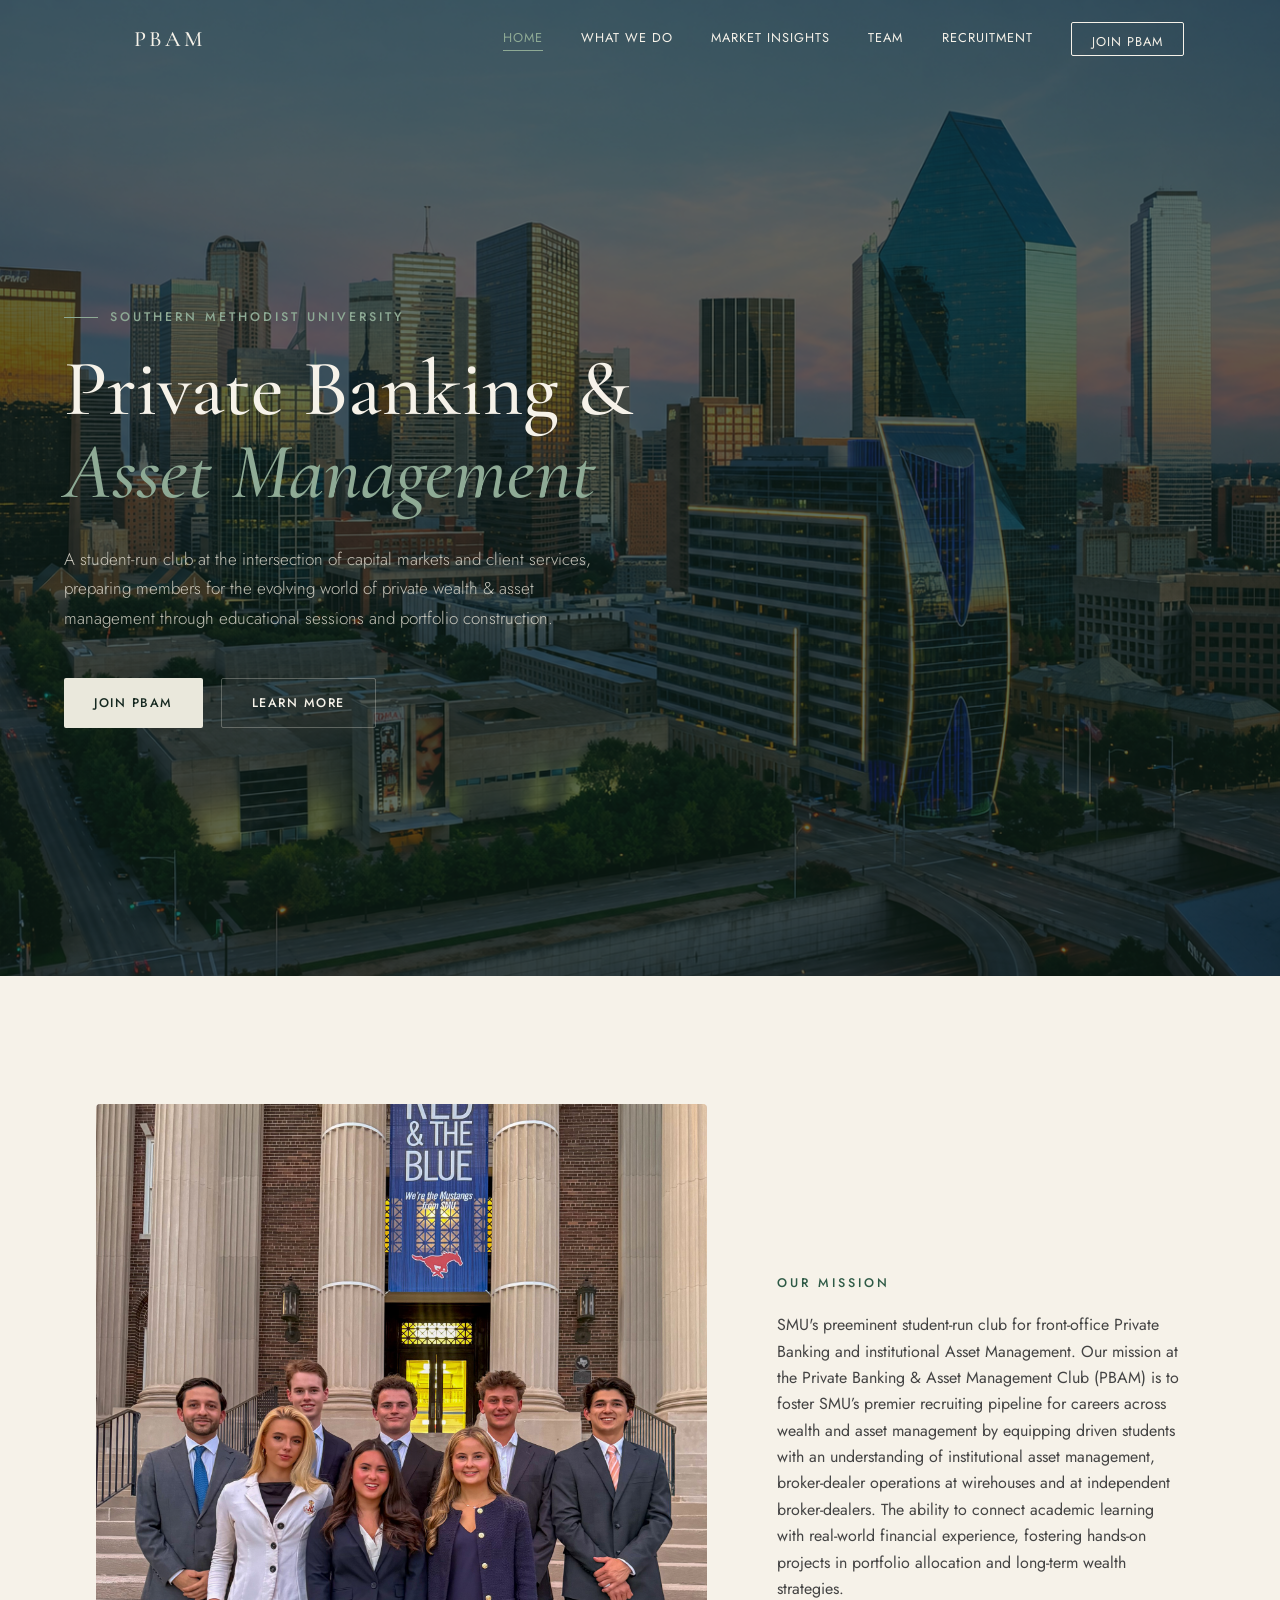
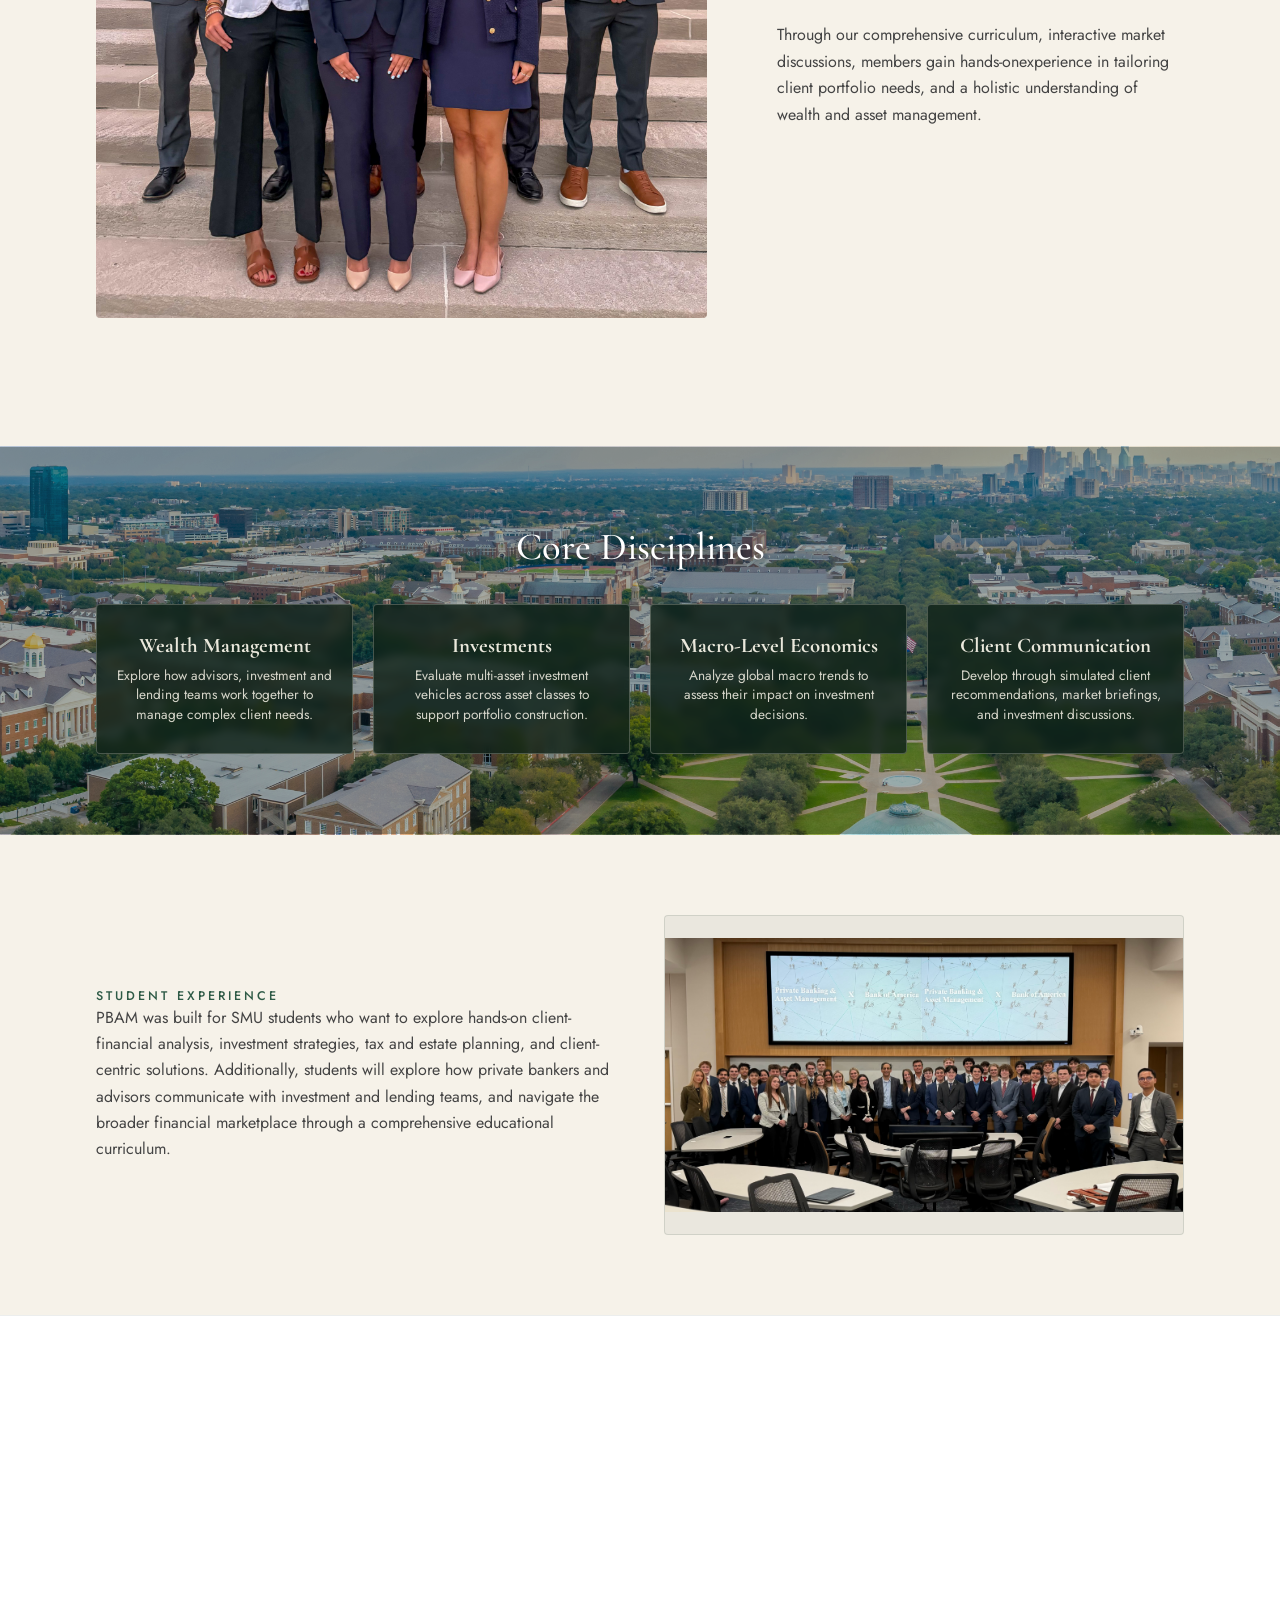
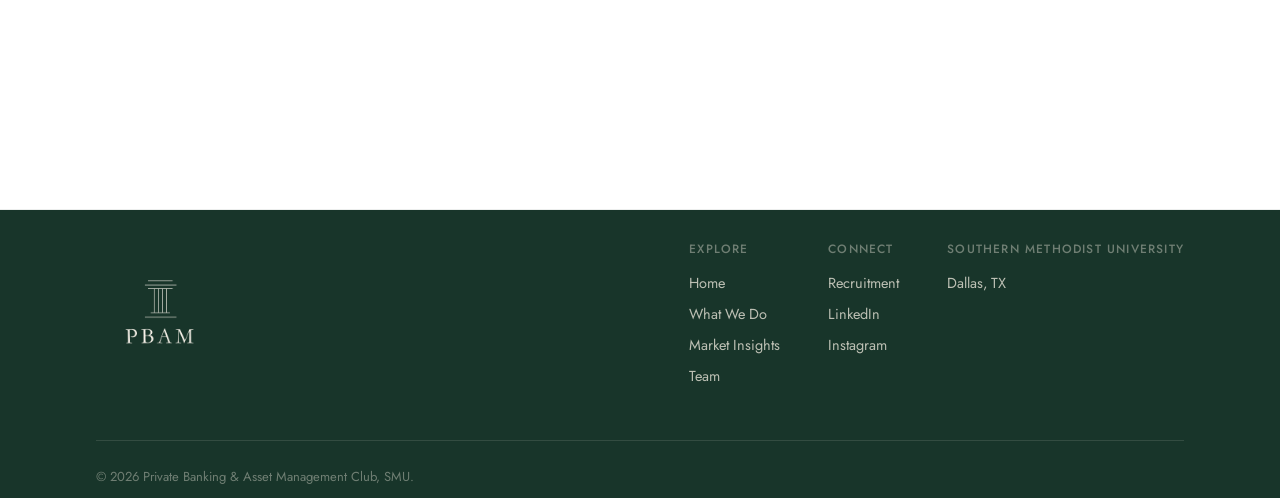
==== commit 67b755cb: "Phone Adjustment" ====
--- a/index.html
+++ b/index.html
@@ -323,25 +323,32 @@
       .sector-grid { grid-template-columns: repeat(2, 1fr); }
     }
 
-    @media screen and (max-width: 768px) {
-      .hero { background-position: center center !important; padding: 60px 20px; }
-      .sector-grid { grid-template-columns: 1fr; }
-      .spotlight-grid { grid-template-columns: 1fr; gap: 32px; }
-      .spotlight-media { min-height: auto; height: auto; }
-      .spotlight-media img { height: auto; object-fit: contain; }
-      .carousel-wrapper { flex-direction: column; }
-      .preview-card { flex-direction: column; align-items: flex-start; padding: 28px; }
-      .carousel-btn { width: 40px; height: 40px; }
-
-      /* Force all mobile drawer navigation links to remain cream/white regardless of scroll position */
-      .nav-links a,
-      header.scrolled .nav-links a,
-      header.static-light .nav-links a,
-      .nav-links a[aria-current="page"],
-      header.scrolled .nav-links a[aria-current="page"] {
-        color: #EAE8DC !important;
-      }
-    }
+      @media screen and (max-width: 768px) {
+  /* Stack the image and "Our Mission" copy vertically on mobile screens */
+        .about-grid {
+          grid-template-columns: 1fr !important;
+          gap: 28px;
+  }
+
+        .hero { background-position: center center !important; padding: 60px 20px; }
+        .sector-grid { grid-template-columns: 1fr; }
+        .spotlight-grid { grid-template-columns: 1fr; gap: 32px; }
+        .spotlight-media { min-height: auto; height: auto; }
+        .spotlight-media img { height: auto; object-fit: contain; }
+        .carousel-wrapper { flex-direction: column; }
+        .preview-card { flex-direction: column; align-items: flex-start; padding: 28px; }
+        .carousel-btn { width: 40px; height: 40px; }
+
+  /* Force all mobile drawer navigation links to remain cream/white regardless of scroll position */
+        .nav-links a,
+        header.scrolled .nav-links a,
+        header.static-light .nav-links a,
+        .nav-links a[aria-current="page"],
+        header.scrolled .nav-links a[aria-current="page"] {
+          color: #EAE8DC !important;
+       }
+    }
+
   </style>
 </head>
 <body>
